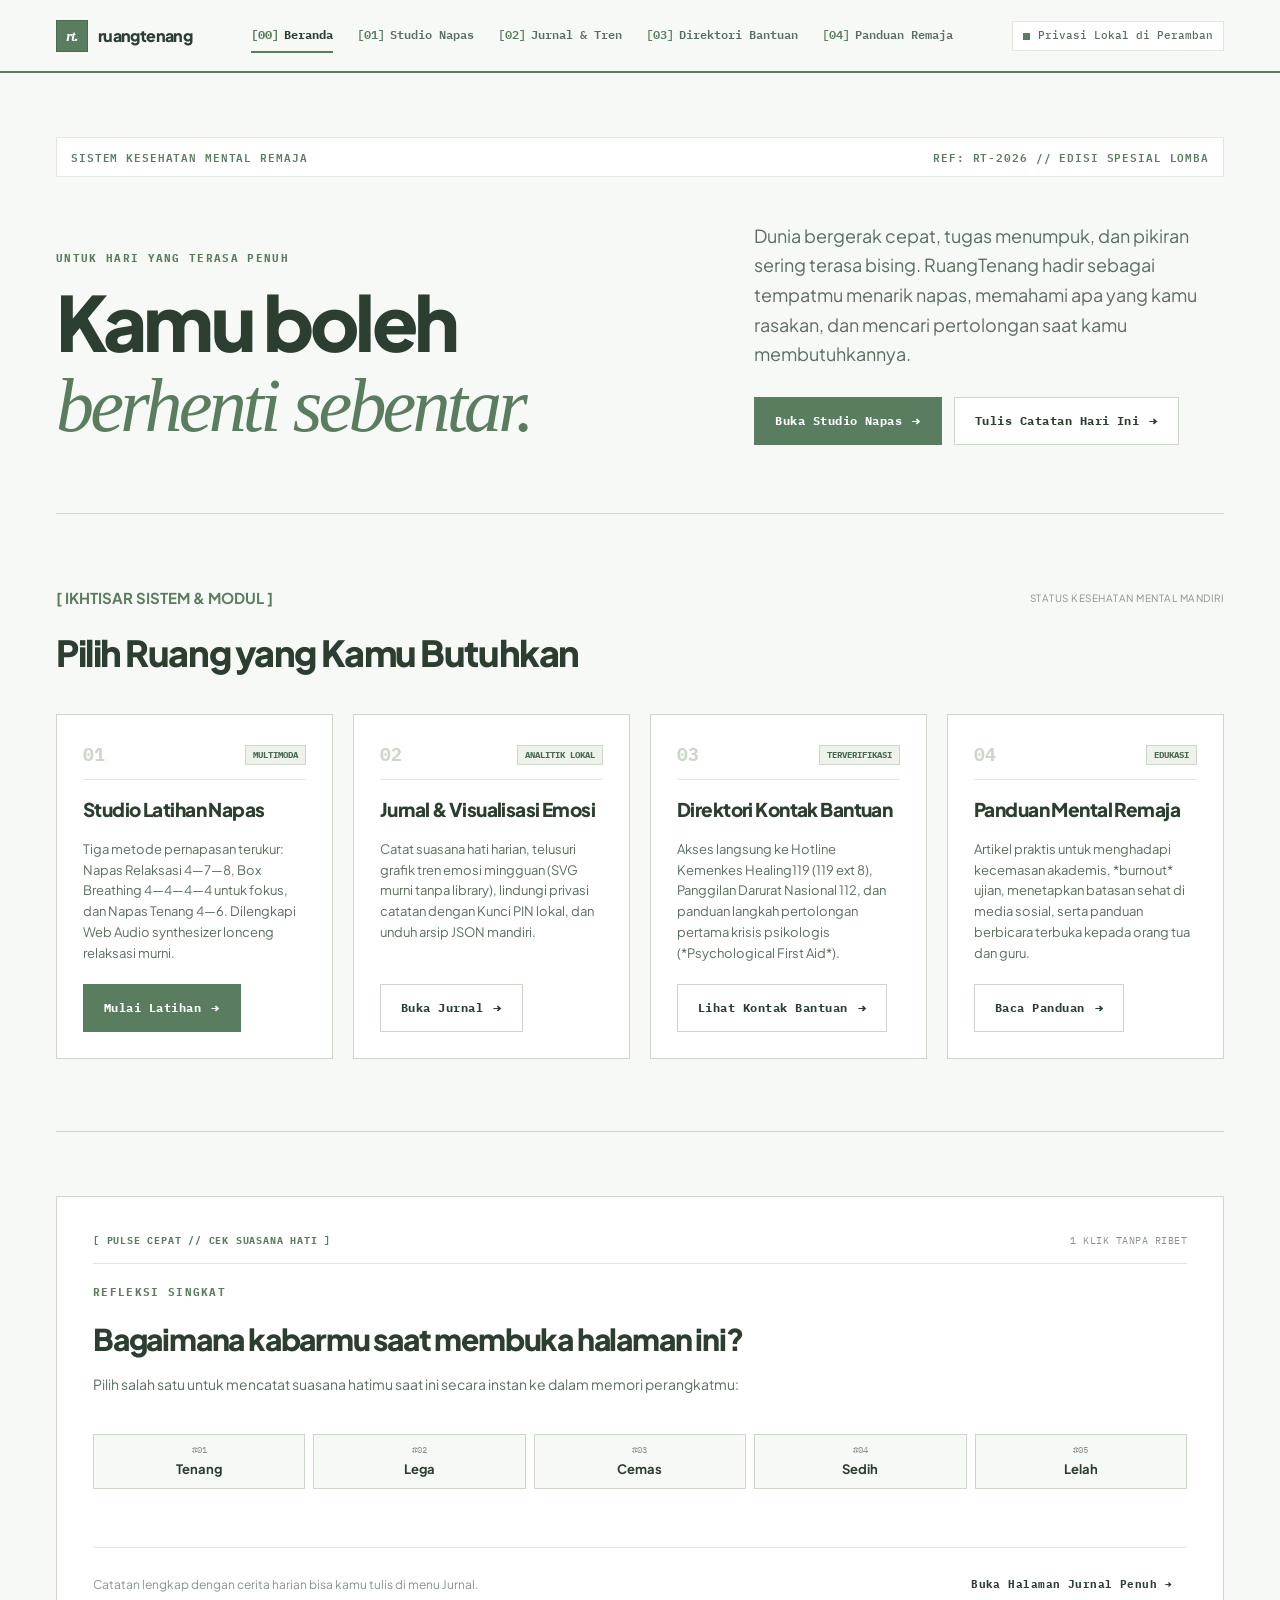
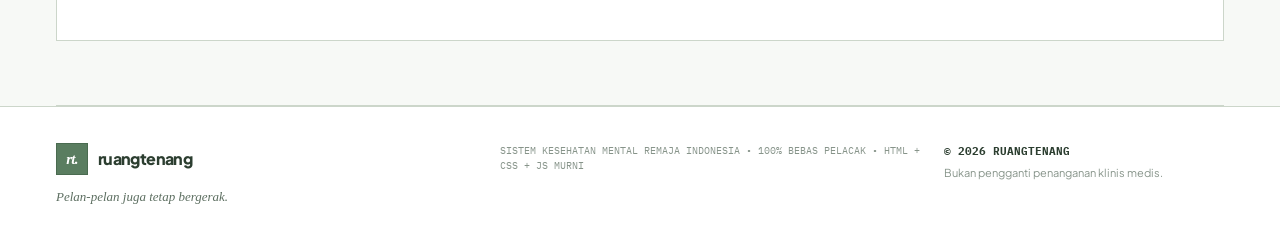
==== index.html @ 3d448cc2 "Initial release: RuangTenang - Web platform for adolescent mental health" ====
<!doctype html>
<html lang="id">
<head>
  <meta charset="utf-8">
  <meta name="viewport" content="width=device-width, initial-scale=1">
  <meta name="theme-color" content="#f7f9f6">
  <meta name="description" content="RuangTenang: aplikasi kesehatan mental remaja Indonesia. Latihan napas terpandu, jurnal suasana hati, dan kontak bantuan darurat resmi.">
  <title>RuangTenang — Kesehatan Mental Remaja Indonesia</title>
  <meta property="og:title" content="RuangTenang — Kesehatan Mental Remaja Indonesia">
  <meta property="og:description" content="Aplikasi kesehatan mental terpadu untuk remaja Indonesia. Latihan napas, jurnal suasana hati, dan kontak bantuan darurat resmi.">
  <meta property="og:type" content="website">
  <meta property="og:locale" content="id_ID">
  <meta property="og:site_name" content="RuangTenang">
  <meta name="twitter:card" content="summary">
  <meta name="twitter:title" content="RuangTenang — Kesehatan Mental Remaja Indonesia">
  <meta name="twitter:description" content="Aplikasi kesehatan mental terpadu untuk remaja Indonesia. Latihan napas, jurnal suasana hati, dan kontak bantuan darurat.">
  <link rel="canonical" href="index.html">
  <link rel="preconnect" href="https://fonts.googleapis.com">
  <link rel="preconnect" href="https://fonts.gstatic.com" crossorigin>
  <link href="https://fonts.googleapis.com/css2?family=IBM+Plex+Mono:wght@400;500;600;700&family=Plus+Jakarta+Sans:ital,wght@0,400;0,500;0,600;0,700;0,800;1,400;1,600&display=swap" rel="stylesheet">
  <link rel="stylesheet" href="./style.css?v=5.0">
  <link rel="icon" href="icon.svg" type="image/svg+xml">
  <link rel="manifest" href="manifest.json">
  <script src="./script.js?v=5.0" defer></script>
  <script type="application/ld+json">
  {
    "@context": "https://schema.org",
    "@type": "WebApplication",
    "name": "RuangTenang",
    "url": "index.html",
    "applicationCategory": "HealthApplication",
    "operatingSystem": "All",
    "inLanguage": "id",
    "description": "Aplikasi web kesehatan mental terpadu untuk remaja Indonesia. Menyediakan latihan napas terpandu, jurnal suasana hati dengan analitik emosi, direktori bantuan krisis resmi, dan panduan edukasi.",
    "audience": {
      "@type": "PeopleAudience",
      "suggestedMinAge": 13,
      "suggestedMaxAge": 19
    },
    "offers": {
      "@type": "Offer",
      "price": "0",
      "priceCurrency": "IDR"
    },
    "publisher": {
      "@type": "Organization",
      "name": "RuangTenang"
    }
  }
  </script>
</head>
<body data-page="home">
  <a href="#konten" class="skip-link">Loncat ke konten utama</a>

  <header class="site-header">
    <div class="header-inner">
      <a class="brand" href="index.html" aria-label="RuangTenang, beranda utama">
        <span class="brand-mark" aria-hidden="true">rt.</span>
        <span class="brand-name">ruangtenang</span>
      </a>

      <nav class="main-nav" aria-label="Navigasi sistem">
        <a href="index.html" class="nav-link active" aria-current="page"><span class="nav-idx">[00]</span> Beranda</a>
        <a href="napas.html" class="nav-link"><span class="nav-idx">[01]</span> Studio Napas</a>
        <a href="jurnal.html" class="nav-link"><span class="nav-idx">[02]</span> Jurnal &amp; Tren</a>
        <a href="bantuan.html" class="nav-link"><span class="nav-idx">[03]</span> Direktori Bantuan</a>
        <a href="panduan.html" class="nav-link"><span class="nav-idx">[04]</span> Panduan Remaja</a>
      </nav>

      <div class="header-status">
        <span class="status-dot" aria-hidden="true"></span>
        <span class="status-label">Privasi Lokal di Peramban</span>
      </div>
    </div>
  </header>

  <main id="konten">
    <section class="intro" aria-labelledby="intro-title">
      <div class="intro-topline">
        <span>SISTEM KESEHATAN MENTAL REMAJA</span>
        <span>REF: RT-2026 // EDISI SPESIAL LOMBA</span>
      </div>

      <div class="intro-content">
        <div class="intro-headline">
          <p class="eyebrow">UNTUK HARI YANG TERASA PENUH</p>
          <h1 id="intro-title">Kamu boleh<br><em>berhenti sebentar.</em></h1>
        </div>

        <div class="intro-side">
          <p class="intro-lead">
            Dunia bergerak cepat, tugas menumpuk, dan pikiran sering terasa bising. RuangTenang hadir sebagai tempatmu menarik napas, memahami apa yang kamu rasakan, dan mencari pertolongan saat kamu membutuhkannya.
          </p>
          <div class="intro-actions">
            <a class="btn btn-primary" href="napas.html">
              <span>Buka Studio Napas</span>
              <span class="btn-arrow" aria-hidden="true">&rarr;</span>
            </a>
            <a class="btn btn-secondary" href="jurnal.html">
              <span>Tulis Catatan Hari Ini</span>
              <span class="btn-arrow" aria-hidden="true">&rarr;</span>
            </a>
          </div>
        </div>
      </div>
    </section>

    <section class="dashboard-section" aria-labelledby="dashboard-title">
      <div class="section-topline">
        <span class="panel-tag">[ IKHTISAR SISTEM &amp; MODUL ]</span>
        <span class="panel-spec">STATUS KESEHATAN MENTAL MANDIRI</span>
      </div>

      <h2 id="dashboard-title" class="section-title">Pilih Ruang yang Kamu Butuhkan</h2>

      <div class="module-cards-grid">
        <article class="module-card">
          <div class="card-topline">
            <span class="card-num">01</span>
            <span class="card-badge">MULTIMODA</span>
          </div>
          <h3>Studio Latihan Napas</h3>
          <p>
            Tiga metode pernapasan terukur: Napas Relaksasi 4—7—8, Box Breathing 4—4—4—4 untuk fokus, dan Napas Tenang 4—6. Dilengkapi Web Audio synthesizer lonceng relaksasi murni.
          </p>
          <div class="card-footer">
            <a class="btn btn-primary" href="napas.html">
              <span>Mulai Latihan</span>
              <span class="btn-arrow" aria-hidden="true">&rarr;</span>
            </a>
          </div>
        </article>

        <article class="module-card">
          <div class="card-topline">
            <span class="card-num">02</span>
            <span class="card-badge">ANALITIK LOKAL</span>
          </div>
          <h3>Jurnal &amp; Visualisasi Emosi</h3>
          <p>
            Catat suasana hati harian, telusuri grafik tren emosi mingguan (SVG murni tanpa library), lindungi privasi catatan dengan Kunci PIN lokal, dan unduh arsip JSON mandiri.
          </p>
          <div class="card-footer">
            <a class="btn btn-secondary" href="jurnal.html">
              <span>Buka Jurnal</span>
              <span class="btn-arrow" aria-hidden="true">&rarr;</span>
            </a>
          </div>
        </article>

        <article class="module-card">
          <div class="card-topline">
            <span class="card-num">03</span>
            <span class="card-badge">TERVERIFIKASI</span>
          </div>
          <h3>Direktori Kontak Bantuan</h3>
          <p>
            Akses langsung ke Hotline Kemenkes Healing119 (119 ext 8), Panggilan Darurat Nasional 112, dan panduan langkah pertolongan pertama krisis psikologis (*Psychological First Aid*).
          </p>
          <div class="card-footer">
            <a class="btn btn-outline" href="bantuan.html">
              <span>Lihat Kontak Bantuan</span>
              <span class="btn-arrow" aria-hidden="true">&rarr;</span>
            </a>
          </div>
        </article>

        <article class="module-card">
          <div class="card-topline">
            <span class="card-num">04</span>
            <span class="card-badge">EDUKASI</span>
          </div>
          <h3>Panduan Mental Remaja</h3>
          <p>
            Artikel praktis untuk menghadapi kecemasan akademis, *burnout* ujian, menetapkan batasan sehat di media sosial, serta panduan berbicara terbuka kepada orang tua dan guru.
          </p>
          <div class="card-footer">
            <a class="btn btn-outline" href="panduan.html">
              <span>Baca Panduan</span>
              <span class="btn-arrow" aria-hidden="true">&rarr;</span>
            </a>
          </div>
        </article>
      </div>
    </section>

    <section class="quick-pulse-section" aria-labelledby="pulse-title">
      <div class="panel quick-pulse-panel">
        <div class="panel-topline">
          <span class="panel-tag">[ PULSE CEPAT // CEK SUASANA HATI ]</span>
          <span class="panel-spec">1 KLIK TANPA RIBET</span>
        </div>
        <div class="panel-header">
          <div>
            <p class="eyebrow">REFLEKSI SINGKAT</p>
            <h2 id="pulse-title">Bagaimana kabarmu saat membuka halaman ini?</h2>
          </div>
        </div>
        <p class="panel-desc">
          Pilih salah satu untuk mencatat suasana hatimu saat ini secara instan ke dalam memori perangkatmu:
        </p>

        <div class="mood-selector home-quick-mood" role="group" aria-label="Cek cepat suasana hati">
          <button class="mood-button quick-mood-btn" type="button" data-mood="Tenang">
            <span class="mood-tag">#01</span>
            <span class="mood-title">Tenang</span>
          </button>
          <button class="mood-button quick-mood-btn" type="button" data-mood="Lega">
            <span class="mood-tag">#02</span>
            <span class="mood-title">Lega</span>
          </button>
          <button class="mood-button quick-mood-btn" type="button" data-mood="Cemas">
            <span class="mood-tag">#03</span>
            <span class="mood-title">Cemas</span>
          </button>
          <button class="mood-button quick-mood-btn" type="button" data-mood="Sedih">
            <span class="mood-tag">#04</span>
            <span class="mood-title">Sedih</span>
          </button>
          <button class="mood-button quick-mood-btn" type="button" data-mood="Lelah">
            <span class="mood-tag">#05</span>
            <span class="mood-title">Lelah</span>
          </button>
        </div>

        <p class="quick-pulse-feedback" id="quickPulseFeedback" role="status" aria-live="polite"></p>

        <div class="quick-pulse-footer">
          <span class="pulse-note">Catatan lengkap dengan cerita harian bisa kamu tulis di menu Jurnal.</span>
          <a class="btn btn-small" href="jurnal.html">Buka Halaman Jurnal Penuh &rarr;</a>
        </div>
      </div>
    </section>
  </main>

  <footer class="site-footer">
    <div class="footer-inner">
      <div class="footer-brand-wrap">
        <a class="brand footer-brand" href="index.html" aria-label="RuangTenang">
          <span class="brand-mark" aria-hidden="true">rt.</span>
          <span class="brand-name">ruangtenang</span>
        </a>
        <p class="footer-tagline">Pelan-pelan juga tetap bergerak.</p>
      </div>

      <div class="footer-info">
        <span>SISTEM KESEHATAN MENTAL REMAJA INDONESIA &bull; 100% BEBAS PELACAK &bull; HTML + CSS + JS MURNI</span>
      </div>

      <div class="footer-meta">
        <span class="footer-copy">&copy; 2026 RUANGTENANG</span>
        <span class="footer-note">Bukan pengganti penanganan klinis medis.</span>
      </div>
    </div>
  </footer>
</body>
</html>
---- style.css ----
@import url('https://fonts.googleapis.com/css2?family=IBM+Plex+Mono:wght@400;500;600;700&family=Plus+Jakarta+Sans:ital,wght@0,400;0,500;0,600;0,700;0,800;1,400;1,600&display=swap');

:root {
  color-scheme: light;
  --page: #F7F9F6;
  --surface: #FFFFFF;
  --surface-alt: #F2F5F0;
  --line: #E2E8DF;
  --line-strong: #CCD6CA;
  --line-dark: #2C3E30;
  --sage: #5A7D60;
  --sage-hover: #4A6B50;
  --sage-pale: #EDF2EB;
  --ink: #2C3E30;
  --muted: #5C6E60;
  --quiet: #87948A;
  --danger: #8A3B33;
  --danger-pale: #FDF3F2;
  --danger-line: #E8B4AF;
  --font-sans: 'Plus Jakarta Sans', -apple-system, BlinkMacSystemFont, 'Segoe UI', Roboto, sans-serif;
  --font-mono: 'IBM Plex Mono', 'SF Mono', Consolas, Menlo, monospace;
  --font-serif: Georgia, 'Times New Roman', serif;
}

*,
*::before,
*::after {
  box-sizing: border-box;
  margin: 0;
  padding: 0;
}

html {
  scroll-behavior: smooth;
  scroll-padding-top: 80px;
  background-color: var(--page);
}

body {
  background-color: var(--page);
  color: var(--ink);
  font-family: var(--font-sans);
  font-size: 15px;
  line-height: 1.6;
  -webkit-font-smoothing: antialiased;
}

a {
  color: inherit;
  text-decoration: none;
}

button,
input,
textarea {
  font: inherit;
  color: inherit;
}

button:focus-visible,
a:focus-visible,
textarea:focus-visible,
input:focus-visible {
  outline: 2px solid var(--sage);
  outline-offset: 2px;
}

.skip-link {
  position: absolute;
  top: -999px;
  left: 16px;
  z-index: 1000;
  padding: 10px 16px;
  background: var(--ink);
  color: var(--surface);
  font-family: var(--font-mono);
  font-size: 12px;
  font-weight: 700;
}

.skip-link:focus {
  top: 16px;
}

.sr-only {
  position: absolute;
  width: 1px;
  height: 1px;
  padding: 0;
  margin: -1px;
  overflow: hidden;
  clip: rect(0, 0, 0, 0);
  white-space: nowrap;
  border: 0;
}

.site-header {
  position: sticky;
  top: 0;
  z-index: 100;
  background: var(--page);
  border-bottom: 1px solid var(--line);
}

.header-inner {
  max-width: 1240px;
  margin: 0 auto;
  min-height: 72px;
  padding: 0 clamp(16px, 4vw, 36px);
  display: flex;
  align-items: center;
  justify-content: space-between;
  gap: 20px;
}

.brand {
  display: inline-flex;
  align-items: center;
  gap: 10px;
  white-space: nowrap;
}

.brand-mark {
  display: grid;
  place-items: center;
  width: 32px;
  height: 32px;
  background: var(--sage);
  color: var(--surface);
  font-family: var(--font-serif);
  font-size: 15px;
  font-style: italic;
  font-weight: 700;
  letter-spacing: -0.05em;
  border: 1px solid var(--sage-hover);
}

.brand-name {
  font-family: var(--font-sans);
  font-size: 16px;
  font-weight: 800;
  letter-spacing: -0.04em;
  color: var(--ink);
}

.main-nav {
  display: flex;
  align-items: center;
  gap: clamp(10px, 2vw, 24px);
}

.nav-link {
  display: inline-flex;
  align-items: center;
  gap: 5px;
  font-family: var(--font-mono);
  font-size: 12px;
  font-weight: 600;
  color: var(--muted);
  padding: 6px 0;
  border-bottom: 2px solid transparent;
  transition: color 0.15s ease, border-bottom-color 0.15s ease;
}

.nav-idx {
  color: var(--sage);
}

.nav-link:hover {
  color: var(--ink);
  border-bottom-color: var(--sage);
}

.nav-link.active {
  color: var(--ink);
  border-bottom-color: var(--sage);
  font-weight: 700;
}

.header-status {
  display: inline-flex;
  align-items: center;
  gap: 8px;
  font-family: var(--font-mono);
  font-size: 11px;
  color: var(--muted);
  padding: 5px 10px;
  border: 1px solid var(--line);
  background: var(--surface);
}

.status-label {
  color: var(--muted);
  font-size: 11px;
  font-weight: 500;
}

.status-dot {
  width: 7px;
  height: 7px;
  background: var(--sage);
  display: inline-block;
}

main {
  max-width: 1240px;
  margin: 0 auto;
  padding: 0 clamp(16px, 4vw, 36px);
}

.intro {
  padding-top: clamp(32px, 5vw, 64px);
  padding-bottom: clamp(40px, 6vw, 68px);
  border-bottom: 1px solid var(--line-strong);
}

.intro-topline {
  display: flex;
  flex-wrap: wrap;
  align-items: center;
  justify-content: space-between;
  gap: 12px;
  padding: 10px 14px;
  background: var(--surface);
  border: 1px solid var(--line);
  font-family: var(--font-mono);
  font-size: 11px;
  font-weight: 600;
  letter-spacing: 0.08em;
  color: var(--sage);
  margin-bottom: clamp(28px, 4vw, 44px);
}

.intro-content {
  display: grid;
  grid-template-columns: minmax(0, 1.35fr) minmax(300px, 1fr);
  gap: clamp(28px, 5vw, 64px);
  align-items: end;
}

.eyebrow {
  font-family: var(--font-mono);
  font-size: 11px;
  font-weight: 700;
  letter-spacing: 0.12em;
  color: var(--sage);
  margin-bottom: 14px;
}

.intro-headline h1 {
  font-family: var(--font-sans);
  font-size: clamp(38px, 6.5vw, 76px);
  font-weight: 800;
  line-height: 1.04;
  letter-spacing: -0.05em;
  color: var(--ink);
}

.intro-headline h1 em {
  font-family: var(--font-serif);
  font-style: italic;
  font-weight: 400;
  color: var(--sage);
}

.intro-side {
  display: flex;
  flex-direction: column;
}

.intro-lead {
  font-size: clamp(15px, 1.5vw, 18px);
  line-height: 1.65;
  color: var(--muted);
  max-width: 48ch;
  margin-bottom: 28px;
}

.intro-actions {
  display: flex;
  flex-wrap: wrap;
  gap: 12px;
}

.page-intro {
  padding-top: clamp(32px, 5vw, 56px);
  padding-bottom: clamp(24px, 4vw, 40px);
  border-bottom: 1px solid var(--line-strong);
  margin-bottom: clamp(28px, 4vw, 44px);
}

.page-header-wrap {
  display: flex;
  flex-wrap: wrap;
  align-items: flex-end;
  justify-content: space-between;
  gap: 16px;
  margin-bottom: 16px;
}

.audio-toggle-wrap,
.pin-controls-wrap {
  display: flex;
  align-items: center;
}

.page-title {
  font-family: var(--font-sans);
  font-size: clamp(32px, 5vw, 54px);
  font-weight: 800;
  letter-spacing: -0.04em;
  color: var(--ink);
  line-height: 1.1;
}

.page-desc {
  font-size: clamp(15px, 1.4vw, 17px);
  color: var(--muted);
  max-width: 65ch;
  line-height: 1.65;
}

.btn {
  display: inline-flex;
  min-height: 48px;
  align-items: center;
  justify-content: center;
  gap: 10px;
  padding: 0 20px;
  border: 1px solid transparent;
  cursor: pointer;
  font-family: var(--font-mono);
  font-size: 12px;
  font-weight: 700;
  letter-spacing: 0.04em;
  text-decoration: none;
  white-space: nowrap;
  transition: background-color 0.15s ease, border-color 0.15s ease, color 0.15s ease, transform 0.08s ease;
}

.btn:active:not(:disabled) {
  transform: translate(1px, 1px);
}

.btn:disabled {
  opacity: 0.45;
  cursor: not-allowed;
}

.btn-primary {
  background: var(--sage);
  color: var(--surface);
  border-color: var(--sage);
}

.btn-primary:hover:not(:disabled) {
  background: var(--sage-hover);
  border-color: var(--sage-hover);
}

.btn-secondary {
  background: var(--surface);
  color: var(--ink);
  border-color: var(--line-strong);
}

.btn-secondary:hover:not(:disabled) {
  background: var(--sage-pale);
  border-color: var(--sage);
  color: var(--sage-hover);
}

.btn-outline {
  background: transparent;
  color: var(--ink);
  border-color: var(--line-strong);
}

.btn-outline:hover:not(:disabled) {
  background: var(--surface);
  border-color: var(--ink);
}

.btn-small {
  min-height: 38px;
  padding: 0 14px;
  font-size: 11px;
}

.btn-arrow {
  font-family: var(--font-mono);
  font-size: 14px;
  line-height: 1;
}

.dashboard-section {
  padding: clamp(40px, 6vw, 72px) 0;
  border-bottom: 1px solid var(--line-strong);
}

.section-topline {
  display: flex;
  align-items: center;
  justify-content: space-between;
  gap: 12px;
  margin-bottom: 14px;
}

.section-title {
  font-family: var(--font-sans);
  font-size: clamp(24px, 3.2vw, 36px);
  font-weight: 800;
  letter-spacing: -0.04em;
  color: var(--ink);
  margin-bottom: 32px;
}

.module-cards-grid {
  display: grid;
  grid-template-columns: repeat(auto-fit, minmax(260px, 1fr));
  gap: 20px;
}

.module-card {
  background: var(--surface);
  border: 1px solid var(--line-strong);
  padding: 26px;
  display: flex;
  flex-direction: column;
  gap: 14px;
  transition: border-color 0.15s ease;
}

.module-card:hover {
  border-color: var(--sage);
}

.card-topline {
  display: flex;
  align-items: center;
  justify-content: space-between;
  border-bottom: 1px solid var(--line);
  padding-bottom: 10px;
}

.card-num {
  font-family: var(--font-mono);
  font-size: 18px;
  font-weight: 700;
  color: var(--line-strong);
}

.card-badge {
  font-family: var(--font-mono);
  font-size: 9px;
  font-weight: 700;
  padding: 2px 7px;
  background: var(--sage-pale);
  color: var(--sage-hover);
  border: 1px solid var(--line-strong);
}

.module-card h3 {
  font-family: var(--font-sans);
  font-size: 19px;
  font-weight: 800;
  letter-spacing: -0.03em;
  color: var(--ink);
}

.module-card p {
  font-size: 13px;
  color: var(--muted);
  line-height: 1.6;
  flex-grow: 1;
}

.card-footer {
  margin-top: 6px;
}

.quick-pulse-section {
  padding: clamp(36px, 5vw, 68px) 0;
  border-bottom: 1px solid var(--line-strong);
}

.quick-pulse-panel {
  background: var(--surface);
}

.home-quick-mood {
  margin: 18px 0;
}

.quick-mood-btn {
  background: var(--page);
}

.quick-pulse-feedback {
  min-height: 24px;
  font-family: var(--font-mono);
  font-size: 11px;
  color: var(--sage-hover);
  margin-bottom: 16px;
}

.quick-pulse-footer {
  display: flex;
  flex-wrap: wrap;
  align-items: center;
  justify-content: space-between;
  gap: 16px;
  padding-top: 18px;
  border-top: 1px solid var(--line);
}

.pulse-note {
  font-size: 12px;
  color: var(--quiet);
}

.panel {
  background: var(--surface);
  border: 1px solid var(--line-strong);
  padding: clamp(20px, 3.5vw, 36px);
  display: flex;
  flex-direction: column;
}

.breathing-workbench-panel,
.analytics-panel,
.vault-panel,
.pfa-panel {
  border-color: var(--line-strong);
}

.panel-topline {
  display: flex;
  align-items: center;
  justify-content: space-between;
  gap: 12px;
  padding-bottom: 14px;
  border-bottom: 1px solid var(--line);
  font-family: var(--font-mono);
  font-size: 10px;
  letter-spacing: 0.08em;
  color: var(--quiet);
  margin-bottom: 20px;
}

.panel-tag {
  color: var(--sage);
  font-weight: 700;
}

.panel-spec {
  color: var(--quiet);
  font-size: 10px;
  letter-spacing: 0.05em;
}

.panel-header {
  display: flex;
  align-items: flex-start;
  justify-content: space-between;
  gap: 16px;
  margin-bottom: 10px;
}

.panel-header h2 {
  font-family: var(--font-sans);
  font-size: clamp(22px, 2.8vw, 30px);
  font-weight: 800;
  letter-spacing: -0.04em;
  color: var(--ink);
}

.panel-desc {
  font-size: 14px;
  color: var(--muted);
  line-height: 1.6;
  margin-bottom: 20px;
}

.technique-picker {
  display: grid;
  grid-template-columns: repeat(3, 1fr);
  gap: 1px;
  background: var(--line-strong);
  border: 1px solid var(--line-strong);
  margin-bottom: 28px;
}

.technique-tab {
  background: var(--surface);
  padding: 16px 14px;
  border: 0;
  cursor: pointer;
  display: flex;
  flex-direction: column;
  gap: 4px;
  text-align: left;
  transition: background-color 0.15s ease;
}

.technique-tab:hover {
  background: var(--page);
}

.technique-tab.active {
  background: var(--sage-pale);
  outline: 2px solid var(--sage);
  outline-offset: -2px;
}

.tech-num {
  font-family: var(--font-mono);
  font-size: 9px;
  font-weight: 700;
  color: var(--sage);
}

.tech-name {
  font-family: var(--font-sans);
  font-size: 14px;
  font-weight: 800;
  color: var(--ink);
}

.tech-sub {
  font-family: var(--font-mono);
  font-size: 10px;
  color: var(--muted);
}

.stepper-strip {
  display: grid;
  grid-template-columns: repeat(auto-fit, minmax(100px, 1fr));
  gap: 1px;
  background: var(--line);
  border: 1px solid var(--line);
  margin-bottom: 24px;
}

.step-cell {
  background: var(--surface);
  padding: 12px 10px;
  display: flex;
  flex-direction: column;
  gap: 3px;
  transition: background-color 0.2s ease;
}

.step-index {
  font-family: var(--font-mono);
  font-size: 9px;
  font-weight: 700;
  color: var(--quiet);
}

.step-name {
  font-family: var(--font-mono);
  font-size: 11px;
  font-weight: 700;
  color: var(--ink);
}

.step-time {
  font-family: var(--font-mono);
  font-size: 10px;
  color: var(--muted);
}

.step-cell.active {
  background: var(--sage-pale);
  outline: 2px solid var(--sage);
  outline-offset: -2px;
}

.step-cell.active .step-index,
.step-cell.active .step-name,
.step-cell.active .step-time {
  color: var(--sage-hover);
}

.breathing-stage {
  position: relative;
  min-height: 310px;
  display: grid;
  place-items: center;
  background: var(--page);
  border: 1px solid var(--line);
  overflow: hidden;
  margin-bottom: 24px;
}

.stage-orbit {
  position: absolute;
  border-radius: 50%;
  pointer-events: none;
}

.orbit-large {
  width: 250px;
  height: 250px;
  border: 1px solid var(--line);
}

.orbit-medium {
  width: 190px;
  height: 190px;
  border: 1px dashed var(--line-strong);
}

.breathing-circle {
  position: relative;
  z-index: 2;
  width: 146px;
  height: 146px;
  border-radius: 50%;
  background: var(--surface);
  border: 2px solid var(--sage);
  display: flex;
  flex-direction: column;
  align-items: center;
  justify-content: center;
  text-align: center;
  padding: 10px;
  transform: scale(1);
  transition: transform 4s cubic-bezier(0.4, 0, 0.2, 1), background-color 0.25s ease, border-color 0.25s ease;
}

.circle-phase {
  font-family: var(--font-sans);
  font-size: 13px;
  font-weight: 700;
  color: var(--ink);
}

.circle-timer {
  font-family: var(--font-mono);
  font-size: 38px;
  font-weight: 700;
  line-height: 1.05;
  color: var(--sage);
  margin: 2px 0;
}

.circle-guide {
  font-family: var(--font-mono);
  font-size: 9px;
  color: var(--muted);
  max-width: 14ch;
  line-height: 1.3;
}

.breathing-circle.phase-inhale {
  transform: scale(1.36);
  transition: transform 4s cubic-bezier(0.4, 0, 0.2, 1);
  background: var(--surface);
  border-color: var(--sage);
}

.breathing-circle.phase-hold {
  transform: scale(1.36);
  transition: none;
  background: var(--sage-pale);
  border-color: var(--sage-hover);
}

.breathing-circle.phase-exhale {
  transform: scale(0.92);
  transition: transform 8s cubic-bezier(0.4, 0, 0.2, 1);
  background: var(--surface);
  border-color: var(--sage);
}

.breathing-circle.phase-exhale-box {
  transform: scale(0.92);
  transition: transform 4s cubic-bezier(0.4, 0, 0.2, 1);
  background: var(--surface);
  border-color: var(--sage);
}

.breathing-circle.phase-exhale-calm {
  transform: scale(0.92);
  transition: transform 6s cubic-bezier(0.4, 0, 0.2, 1);
  background: var(--surface);
  border-color: var(--sage);
}

.telemetry-bar {
  display: grid;
  grid-template-columns: repeat(auto-fit, minmax(130px, 1fr));
  gap: 1px;
  background: var(--line);
  border: 1px solid var(--line);
  margin-bottom: 24px;
}

.telemetry-box {
  background: var(--surface);
  padding: 12px 16px;
  display: flex;
  flex-direction: column;
  gap: 3px;
}

.telemetry-label {
  font-family: var(--font-mono);
  font-size: 9px;
  font-weight: 700;
  letter-spacing: 0.08em;
  color: var(--quiet);
}

.telemetry-value {
  font-family: var(--font-mono);
  font-size: 16px;
  font-weight: 700;
  color: var(--ink);
}

.panel-actions {
  display: flex;
  flex-wrap: wrap;
  gap: 12px;
  margin-bottom: 20px;
}

.advisory-note {
  font-size: 12px;
  line-height: 1.6;
  color: var(--quiet);
  padding: 14px 16px;
  background: var(--page);
  border: 1px solid var(--line);
}

.journal-layout-grid {
  display: grid;
  grid-template-columns: minmax(0, 1.05fr) minmax(0, 0.95fr);
  gap: 24px;
  align-items: start;
  margin-bottom: 48px;
}

.journal-column-left,
.journal-column-right {
  display: flex;
  flex-direction: column;
  gap: 24px;
}

.journal-form {
  display: flex;
  flex-direction: column;
  gap: 20px;
}

.mood-section {
  border: 0;
  padding: 0;
  margin: 0;
}

.field-label {
  display: block;
  font-family: var(--font-mono);
  font-size: 11px;
  font-weight: 700;
  letter-spacing: 0.06em;
  color: var(--ink);
  margin-bottom: 10px;
}

.mood-selector {
  display: grid;
  grid-template-columns: repeat(auto-fit, minmax(80px, 1fr));
  gap: 8px;
}

.mood-button {
  min-height: 48px;
  padding: 8px 6px;
  border: 1px solid var(--line-strong);
  background: var(--page);
  cursor: pointer;
  display: flex;
  flex-direction: column;
  align-items: center;
  justify-content: center;
  gap: 2px;
  transition: background-color 0.15s ease, border-color 0.15s ease, color 0.15s ease;
}

.mood-tag {
  font-family: var(--font-mono);
  font-size: 9px;
  color: var(--quiet);
}

.mood-title {
  font-family: var(--font-sans);
  font-size: 13px;
  font-weight: 700;
  color: var(--ink);
}

.mood-button:hover {
  border-color: var(--sage);
  background: var(--surface);
}

.mood-button[aria-pressed="true"] {
  background: var(--sage-pale);
  border: 2px solid var(--sage);
}

.mood-button[aria-pressed="true"] .mood-title {
  color: var(--sage-hover);
}

.mood-button[aria-pressed="true"] .mood-tag {
  color: var(--sage);
}

.input-block {
  display: flex;
  flex-direction: column;
}

.input-meta {
  display: flex;
  align-items: center;
  justify-content: space-between;
  gap: 8px;
  margin-bottom: 8px;
}

.input-meta .field-label {
  margin-bottom: 0;
}

.char-count {
  font-family: var(--font-mono);
  font-size: 10px;
  color: var(--quiet);
}

textarea {
  display: block;
  width: 100%;
  min-height: 110px;
  padding: 12px 14px;
  border: 1px solid var(--line-strong);
  background: var(--page);
  color: var(--ink);
  font-family: var(--font-sans);
  font-size: 14px;
  line-height: 1.6;
  resize: vertical;
}

textarea:focus {
  background: var(--surface);
  border-color: var(--sage);
}

textarea::placeholder {
  color: var(--quiet);
}

.form-actions {
  display: flex;
  flex-wrap: wrap;
  gap: 10px;
}

.form-feedback {
  min-height: 20px;
  font-family: var(--font-mono);
  font-size: 11px;
  padding: 6px 10px;
  border: 1px solid transparent;
}

.form-feedback:empty {
  display: none;
}

.form-feedback.is-error {
  background: var(--danger-pale);
  border-color: var(--danger-line);
  color: var(--danger);
}

.form-feedback.is-success {
  background: var(--sage-pale);
  border-color: var(--line-strong);
  color: var(--sage-hover);
}

.chart-wrapper {
  background: var(--page);
  border: 1px solid var(--line);
  padding: 16px;
  margin-bottom: 14px;
}

.chart-legend {
  display: flex;
  flex-wrap: wrap;
  gap: 12px;
}

.legend-item {
  display: inline-flex;
  align-items: center;
  gap: 6px;
  font-family: var(--font-mono);
  font-size: 10px;
  color: var(--muted);
}

.legend-color {
  width: 10px;
  height: 10px;
  display: inline-block;
  border: 1px solid var(--line-strong);
}

.vault-tools-bar {
  display: flex;
  flex-wrap: wrap;
  align-items: center;
  justify-content: space-between;
  gap: 10px;
  margin-bottom: 14px;
}

.search-box input {
  padding: 8px 12px;
  border: 1px solid var(--line-strong);
  background: var(--page);
  font-family: var(--font-sans);
  font-size: 12px;
  min-width: 180px;
}

.search-box input:focus {
  background: var(--surface);
  border-color: var(--sage);
}

.data-mgmt-btns {
  display: flex;
  gap: 8px;
}

.btn-export {
  background: transparent;
  border: 1px solid var(--line-strong);
  font-family: var(--font-mono);
  font-size: 10px;
  font-weight: 700;
  color: var(--muted);
  padding: 8px 10px;
  cursor: pointer;
  transition: border-color 0.15s ease, color 0.15s ease;
  display: inline-flex;
  align-items: center;
}

.btn-export:hover {
  border-color: var(--sage);
  color: var(--sage);
}

.import-label {
  cursor: pointer;
}

.mood-filter-strip {
  display: flex;
  flex-wrap: wrap;
  gap: 6px;
  margin-bottom: 16px;
}

.filter-pill {
  padding: 5px 10px;
  border: 1px solid var(--line-strong);
  background: var(--surface);
  font-family: var(--font-mono);
  font-size: 10px;
  font-weight: 600;
  color: var(--muted);
  cursor: pointer;
  transition: background-color 0.15s ease, border-color 0.15s ease;
}

.filter-pill:hover {
  border-color: var(--sage);
  color: var(--ink);
}

.filter-pill.active {
  background: var(--sage-pale);
  border-color: var(--sage);
  color: var(--sage-hover);
  font-weight: 700;
}

.vault-disclaimer {
  font-size: 11px;
  line-height: 1.5;
  color: var(--quiet);
  padding: 8px 10px;
  background: var(--page);
  border: 1px solid var(--line);
  margin-bottom: 16px;
}

.journal-list {
  display: grid;
  gap: 12px;
  max-height: 600px;
  overflow-y: auto;
  padding-right: 4px;
}

.journal-entry {
  padding: 14px;
  background: var(--page);
  border: 1px solid var(--line);
  display: flex;
  flex-direction: column;
  gap: 8px;
}

.entry-header {
  display: flex;
  align-items: center;
  justify-content: space-between;
  gap: 10px;
  border-bottom: 1px solid var(--line);
  padding-bottom: 6px;
}

.entry-mood-badge {
  font-family: var(--font-mono);
  font-size: 10px;
  font-weight: 700;
  padding: 2px 8px;
  background: var(--sage-pale);
  color: var(--sage-hover);
  border: 1px solid var(--line-strong);
}

.entry-date {
  font-family: var(--font-mono);
  font-size: 10px;
  color: var(--quiet);
}

.entry-content {
  font-size: 13px;
  line-height: 1.6;
  color: var(--ink);
  white-space: pre-wrap;
  overflow-wrap: anywhere;
}

.entry-footer {
  display: flex;
  justify-content: flex-end;
}

.entry-delete-btn {
  background: transparent;
  border: 0;
  font-family: var(--font-mono);
  font-size: 10px;
  color: var(--muted);
  cursor: pointer;
  text-decoration: underline;
  text-underline-offset: 3px;
  padding: 4px 0;
}

.entry-delete-btn:hover {
  color: var(--danger);
}

.empty-state {
  padding: 28px 16px;
  text-align: center;
  border: 1px dashed var(--line-strong);
  background: var(--page);
  font-size: 12px;
  color: var(--muted);
}

.pin-lock-modal {
  position: fixed;
  inset: 0;
  z-index: 200;
  background: rgba(44, 62, 48, 0.4);
  display: grid;
  place-items: center;
  padding: 20px;
}

.pin-lock-modal[hidden] {
  display: none;
}

.modal-card {
  width: min(100%, 380px);
  background: var(--surface);
  border: 2px solid var(--line-dark);
  padding: 24px;
  display: flex;
  flex-direction: column;
  gap: 14px;
}

.modal-header {
  display: flex;
  align-items: center;
  justify-content: space-between;
}

.modal-header h3,
.modal-heading {
  font-family: var(--font-sans);
  font-size: 16px;
  font-weight: 800;
  color: var(--ink);
}

.modal-close-btn {
  background: transparent;
  border: 0;
  font-size: 22px;
  line-height: 1;
  cursor: pointer;
  color: var(--muted);
}

.modal-desc {
  font-size: 12px;
  color: var(--muted);
  line-height: 1.5;
}

.pin-input-group {
  display: flex;
  gap: 8px;
}

.pin-input-group input {
  padding: 10px 14px;
  border: 1px solid var(--line-strong);
  font-family: var(--font-mono);
  font-size: 16px;
  letter-spacing: 0.2em;
  text-align: center;
  width: 100%;
}

.support-directory-block {
  margin-bottom: 48px;
}

.directory-filter-bar {
  display: flex;
  flex-wrap: wrap;
  align-items: center;
  justify-content: space-between;
  gap: 16px;
  margin-bottom: 24px;
}

.sub-title {
  font-family: var(--font-sans);
  font-size: 22px;
  font-weight: 800;
  letter-spacing: -0.03em;
  color: var(--ink);
}

.filter-group {
  display: flex;
  flex-wrap: wrap;
  gap: 8px;
}

.support-alert {
  background: var(--danger-pale);
  border: 1px solid var(--danger-line);
  border-left: 4px solid var(--danger);
  padding: 14px 18px;
  font-size: 12px;
  line-height: 1.6;
  color: var(--danger);
  margin-bottom: 32px;
}

.support-directory {
  display: grid;
  grid-template-columns: repeat(auto-fit, minmax(260px, 1fr));
  gap: 20px;
}

.support-card {
  background: var(--surface);
  border: 1px solid var(--line-strong);
  padding: 24px;
  display: flex;
  flex-direction: column;
  gap: 12px;
}

.support-card.support-card-warm {
  border-color: var(--sage);
}

.support-card-meta {
  display: flex;
  align-items: center;
  justify-content: space-between;
  gap: 8px;
  padding-bottom: 8px;
  border-bottom: 1px solid var(--line);
  font-family: var(--font-mono);
  font-size: 10px;
  letter-spacing: 0.06em;
}

.support-type {
  color: var(--sage);
  font-weight: 700;
}

.support-origin {
  color: var(--quiet);
}

.support-card h3 {
  font-family: var(--font-sans);
  font-size: 18px;
  font-weight: 800;
  letter-spacing: -0.03em;
  color: var(--ink);
}

.support-card p {
  font-size: 13px;
  color: var(--muted);
  line-height: 1.6;
  flex-grow: 1;
}

.support-actions {
  display: flex;
  flex-direction: column;
  gap: 8px;
  margin-top: 6px;
}

.card-note {
  font-family: var(--font-mono);
  font-size: 10px;
  color: var(--quiet);
}

.pfa-section {
  padding-bottom: 60px;
}

.pfa-grid {
  display: grid;
  grid-template-columns: repeat(auto-fit, minmax(220px, 1fr));
  gap: 16px;
  margin-top: 16px;
}

.pfa-step-card {
  background: var(--page);
  border: 1px solid var(--line);
  padding: 18px;
  display: flex;
  flex-direction: column;
  gap: 6px;
}

.pfa-step-num {
  font-family: var(--font-mono);
  font-size: 16px;
  font-weight: 700;
  color: var(--sage);
}

.pfa-step-card h4 {
  font-family: var(--font-sans);
  font-size: 14px;
  font-weight: 800;
  color: var(--ink);
}

.pfa-step-card p {
  font-size: 12px;
  color: var(--muted);
  line-height: 1.5;
}

.guides-container {
  display: grid;
  gap: 28px;
  padding-bottom: 60px;
}

.guide-article {
  background: var(--surface);
  border: 1px solid var(--line-strong);
  padding: clamp(24px, 4vw, 40px);
  display: flex;
  flex-direction: column;
  gap: 14px;
}

.article-meta {
  display: flex;
  align-items: center;
  gap: 12px;
  font-family: var(--font-mono);
  font-size: 11px;
}

.article-num {
  font-weight: 700;
  color: var(--quiet);
}

.article-tag {
  font-weight: 700;
  color: var(--sage);
  letter-spacing: 0.08em;
}

.guide-article h2 {
  font-family: var(--font-sans);
  font-size: clamp(20px, 2.6vw, 28px);
  font-weight: 800;
  letter-spacing: -0.03em;
  color: var(--ink);
  line-height: 1.2;
}

.guide-article h2 em {
  font-family: var(--font-serif);
  font-style: italic;
  font-weight: 400;
  color: var(--sage);
}

.article-lead {
  font-size: 15px;
  color: var(--ink);
  line-height: 1.6;
}

.article-body {
  font-size: 14px;
  color: var(--muted);
  line-height: 1.65;
  border-top: 1px solid var(--line);
  padding-top: 14px;
}

.article-list {
  margin: 12px 0 0 18px;
  display: grid;
  gap: 10px;
}

.article-list li {
  padding-left: 4px;
}

.site-footer {
  background: var(--surface);
  border-top: 1px solid var(--line-strong);
  padding: 36px 0;
}

.footer-inner {
  max-width: 1240px;
  margin: 0 auto;
  padding: 0 clamp(16px, 4vw, 36px);
  display: grid;
  grid-template-columns: minmax(0, 1.2fr) minmax(0, 1.2fr) minmax(0, 0.8fr);
  gap: 24px;
  align-items: start;
}

.footer-brand-wrap {
  display: flex;
  flex-direction: column;
  gap: 4px;
}

.footer-brand {
  font-size: 15px;
}

.footer-tagline {
  font-size: 13px;
  color: var(--muted);
  font-family: var(--font-serif);
  font-style: italic;
  margin-top: 8px;
}

.footer-info {
  font-family: var(--font-mono);
  font-size: 10px;
  color: var(--quiet);
  line-height: 1.5;
}

.footer-meta {
  display: flex;
  flex-direction: column;
  gap: 4px;
}

.footer-copy {
  font-family: var(--font-mono);
  font-size: 11px;
  font-weight: 700;
  color: var(--ink);
}

.footer-note {
  font-size: 11px;
  color: var(--quiet);
}

@keyframes pageReveal {
  from {
    opacity: 0;
    transform: translateY(12px);
  }
  to {
    opacity: 1;
    transform: translateY(0);
  }
}

@keyframes headerDraw {
  from {
    transform: scaleX(0);
  }
  to {
    transform: scaleX(1);
  }
}

@keyframes telemetryBlink {
  0%, 100% {
    opacity: 1;
  }
  50% {
    opacity: 0.35;
  }
}

.site-header::after {
  content: '';
  position: absolute;
  bottom: -1px;
  left: 0;
  width: 100%;
  height: 2px;
  background: var(--sage);
  transform-origin: left center;
  animation: headerDraw 0.6s cubic-bezier(0.16, 1, 0.3, 1) both;
}

.status-dot {
  animation: telemetryBlink 2.4s ease-in-out infinite;
}

.intro,
.page-intro {
  animation: pageReveal 0.45s cubic-bezier(0.16, 1, 0.3, 1) both;
}

.intro-content {
  animation: pageReveal 0.5s cubic-bezier(0.16, 1, 0.3, 1) 0.06s both;
}

.dashboard-section {
  animation: pageReveal 0.5s cubic-bezier(0.16, 1, 0.3, 1) 0.12s both;
}

.module-card {
  animation: pageReveal 0.45s cubic-bezier(0.16, 1, 0.3, 1) both;
  transition: transform 0.2s cubic-bezier(0.16, 1, 0.3, 1), border-color 0.15s ease;
}

.module-card:hover {
  transform: translateY(-3px);
  border-color: var(--sage);
}

.module-card:nth-child(1) {
  animation-delay: 0.14s;
}

.module-card:nth-child(2) {
  animation-delay: 0.2s;
}

.module-card:nth-child(3) {
  animation-delay: 0.26s;
}

.module-card:nth-child(4) {
  animation-delay: 0.32s;
}

.quick-pulse-section {
  animation: pageReveal 0.5s cubic-bezier(0.16, 1, 0.3, 1) 0.25s both;
}

.breathing-workbench-panel {
  animation: pageReveal 0.5s cubic-bezier(0.16, 1, 0.3, 1) 0.08s both;
}

.journal-composer-panel {
  animation: pageReveal 0.45s cubic-bezier(0.16, 1, 0.3, 1) 0.08s both;
}

.analytics-panel {
  animation: pageReveal 0.45s cubic-bezier(0.16, 1, 0.3, 1) 0.16s both;
}

.vault-panel {
  animation: pageReveal 0.45s cubic-bezier(0.16, 1, 0.3, 1) 0.24s both;
}

.support-directory {
  animation: pageReveal 0.5s cubic-bezier(0.16, 1, 0.3, 1) 0.08s both;
}

.support-card {
  animation: pageReveal 0.45s cubic-bezier(0.16, 1, 0.3, 1) both;
  transition: transform 0.2s cubic-bezier(0.16, 1, 0.3, 1), border-color 0.15s ease;
}

.support-card:hover {
  transform: translateY(-3px);
  border-color: var(--sage);
}

.support-card:nth-child(1) {
  animation-delay: 0.1s;
}

.support-card:nth-child(2) {
  animation-delay: 0.16s;
}

.support-card:nth-child(3) {
  animation-delay: 0.22s;
}

.support-card:nth-child(4) {
  animation-delay: 0.28s;
}

.pfa-section {
  animation: pageReveal 0.5s cubic-bezier(0.16, 1, 0.3, 1) 0.2s both;
}

.guides-container {
  animation: pageReveal 0.5s cubic-bezier(0.16, 1, 0.3, 1) 0.08s both;
}

.guide-article {
  animation: pageReveal 0.45s cubic-bezier(0.16, 1, 0.3, 1) both;
  transition: border-color 0.15s ease;
}

.guide-article:hover {
  border-color: var(--sage);
}

.guide-article:nth-child(1) {
  animation-delay: 0.1s;
}

.guide-article:nth-child(2) {
  animation-delay: 0.16s;
}

.guide-article:nth-child(3) {
  animation-delay: 0.22s;
}

.guide-article:nth-child(4) {
  animation-delay: 0.28s;
}

.btn {
  transition: background 0.15s ease, color 0.15s ease, border-color 0.15s ease, transform 0.1s ease;
}

.btn:active {
  transform: translateY(1px);
}

@media (max-width: 900px) {
  .intro-content {
    grid-template-columns: 1fr;
    gap: 24px;
  }

  .journal-layout-grid {
    grid-template-columns: 1fr;
  }

  .technique-picker {
    grid-template-columns: 1fr;
  }

  .footer-inner {
    grid-template-columns: 1fr;
    gap: 20px;
  }
}

@media (max-width: 640px) {
  .header-inner {
    flex-wrap: wrap;
    min-height: auto;
    padding: 12px 16px;
  }

  .header-status {
    display: none;
  }

  .main-nav {
    width: 100%;
    order: 3;
    justify-content: space-between;
    padding-top: 8px;
    border-top: 1px solid var(--line);
    overflow-x: auto;
  }

  .stepper-strip {
    grid-template-columns: 1fr;
  }

  .btn {
    width: 100%;
  }

  .mood-selector {
    grid-template-columns: repeat(2, 1fr);
  }

  .form-actions {
    flex-direction: column;
  }

  .panel-actions {
    flex-direction: column;
  }
}

@media (prefers-reduced-motion: reduce) {
  *,
  *::before,
  *::after {
    animation-duration: 0.01ms !important;
    animation-iteration-count: 1 !important;
    transition-duration: 0.01ms !important;
    scroll-behavior: auto !important;
  }

  .site-header::after {
    animation: none !important;
    transform: none !important;
  }

  .status-dot {
    animation: none !important;
  }

  .module-card,
  .support-card,
  .btn {
    transform: none !important;
  }

  .breathing-circle {
    transform: none !important;
    transition: none !important;
  }
}
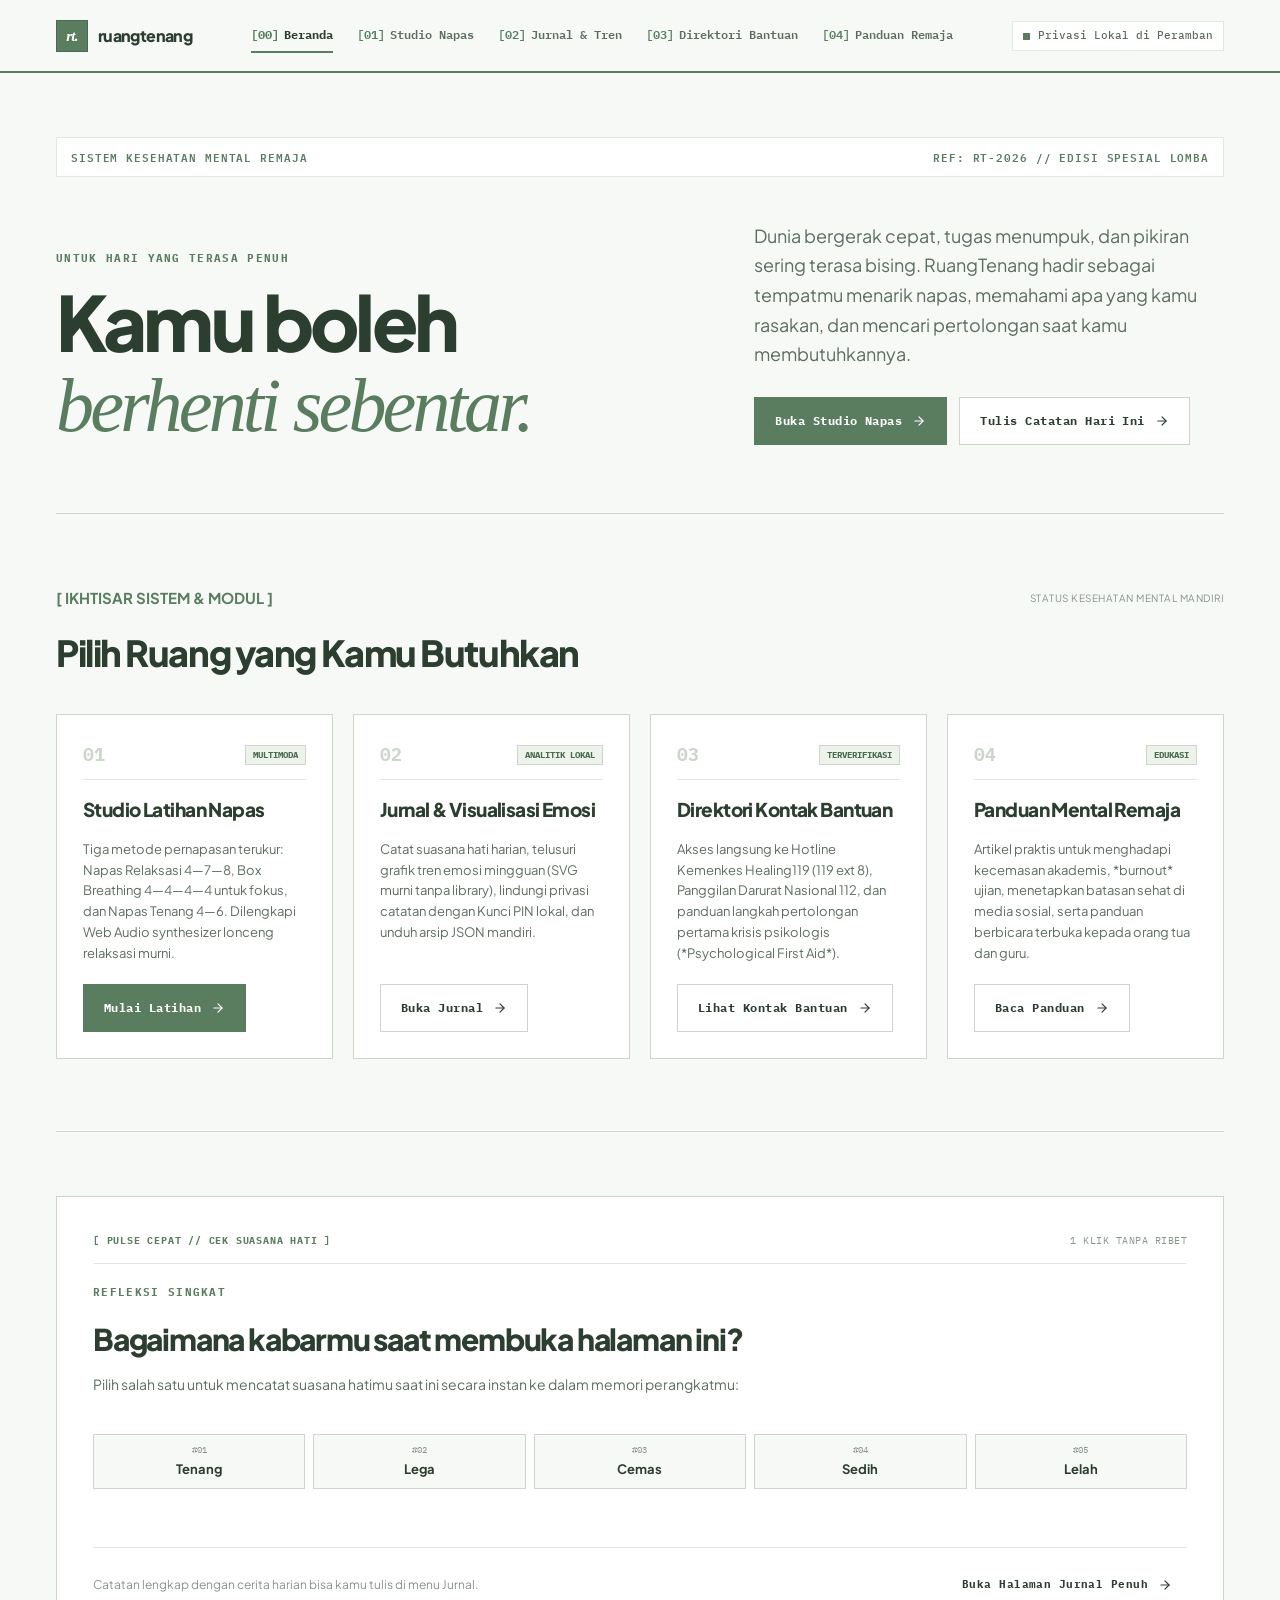
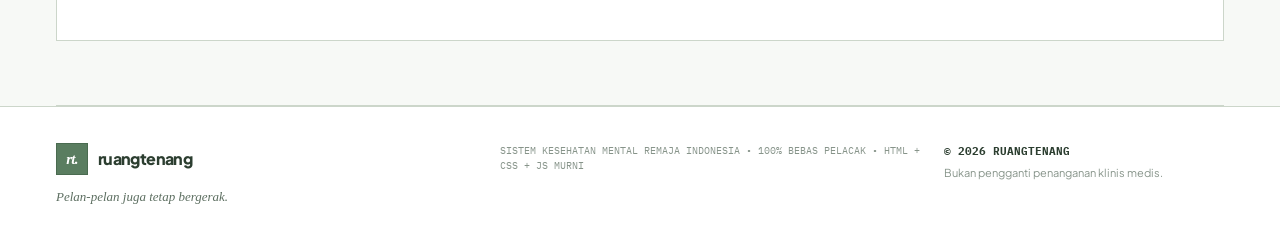
==== commit d050ccc7: "Replace unicode entities with precision inline SVG vector icons and bump cache to v7.0" ====
--- a/index.html
+++ b/index.html
@@ -18,10 +18,10 @@
   <link rel="preconnect" href="https://fonts.googleapis.com">
   <link rel="preconnect" href="https://fonts.gstatic.com" crossorigin>
   <link href="https://fonts.googleapis.com/css2?family=IBM+Plex+Mono:wght@400;500;600;700&family=Plus+Jakarta+Sans:ital,wght@0,400;0,500;0,600;0,700;0,800;1,400;1,600&display=swap" rel="stylesheet">
-  <link rel="stylesheet" href="./style.css?v=5.0">
+  <link rel="stylesheet" href="./style.css?v=7.0">
   <link rel="icon" href="icon.svg" type="image/svg+xml">
   <link rel="manifest" href="manifest.json">
-  <script src="./script.js?v=5.0" defer></script>
+  <script src="./script.js?v=7.0" defer></script>
   <script type="application/ld+json">
   {
     "@context": "https://schema.org",
@@ -94,11 +94,21 @@
           <div class="intro-actions">
             <a class="btn btn-primary" href="napas.html">
               <span>Buka Studio Napas</span>
-              <span class="btn-arrow" aria-hidden="true">&rarr;</span>
+              <span class="btn-arrow" aria-hidden="true">
+                <svg class="icon-svg" viewBox="0 0 24 24" fill="none" stroke="currentColor" stroke-width="2" stroke-linecap="round" stroke-linejoin="round">
+                  <line x1="5" y1="12" x2="19" y2="12"></line>
+                  <polyline points="12 5 19 12 12 19"></polyline>
+                </svg>
+              </span>
             </a>
             <a class="btn btn-secondary" href="jurnal.html">
               <span>Tulis Catatan Hari Ini</span>
-              <span class="btn-arrow" aria-hidden="true">&rarr;</span>
+              <span class="btn-arrow" aria-hidden="true">
+                <svg class="icon-svg" viewBox="0 0 24 24" fill="none" stroke="currentColor" stroke-width="2" stroke-linecap="round" stroke-linejoin="round">
+                  <line x1="5" y1="12" x2="19" y2="12"></line>
+                  <polyline points="12 5 19 12 12 19"></polyline>
+                </svg>
+              </span>
             </a>
           </div>
         </div>
@@ -126,7 +136,12 @@
           <div class="card-footer">
             <a class="btn btn-primary" href="napas.html">
               <span>Mulai Latihan</span>
-              <span class="btn-arrow" aria-hidden="true">&rarr;</span>
+              <span class="btn-arrow" aria-hidden="true">
+                <svg class="icon-svg" viewBox="0 0 24 24" fill="none" stroke="currentColor" stroke-width="2" stroke-linecap="round" stroke-linejoin="round">
+                  <line x1="5" y1="12" x2="19" y2="12"></line>
+                  <polyline points="12 5 19 12 12 19"></polyline>
+                </svg>
+              </span>
             </a>
           </div>
         </article>
@@ -143,7 +158,12 @@
           <div class="card-footer">
             <a class="btn btn-secondary" href="jurnal.html">
               <span>Buka Jurnal</span>
-              <span class="btn-arrow" aria-hidden="true">&rarr;</span>
+              <span class="btn-arrow" aria-hidden="true">
+                <svg class="icon-svg" viewBox="0 0 24 24" fill="none" stroke="currentColor" stroke-width="2" stroke-linecap="round" stroke-linejoin="round">
+                  <line x1="5" y1="12" x2="19" y2="12"></line>
+                  <polyline points="12 5 19 12 12 19"></polyline>
+                </svg>
+              </span>
             </a>
           </div>
         </article>
@@ -160,7 +180,12 @@
           <div class="card-footer">
             <a class="btn btn-outline" href="bantuan.html">
               <span>Lihat Kontak Bantuan</span>
-              <span class="btn-arrow" aria-hidden="true">&rarr;</span>
+              <span class="btn-arrow" aria-hidden="true">
+                <svg class="icon-svg" viewBox="0 0 24 24" fill="none" stroke="currentColor" stroke-width="2" stroke-linecap="round" stroke-linejoin="round">
+                  <line x1="5" y1="12" x2="19" y2="12"></line>
+                  <polyline points="12 5 19 12 12 19"></polyline>
+                </svg>
+              </span>
             </a>
           </div>
         </article>
@@ -177,7 +202,12 @@
           <div class="card-footer">
             <a class="btn btn-outline" href="panduan.html">
               <span>Baca Panduan</span>
-              <span class="btn-arrow" aria-hidden="true">&rarr;</span>
+              <span class="btn-arrow" aria-hidden="true">
+                <svg class="icon-svg" viewBox="0 0 24 24" fill="none" stroke="currentColor" stroke-width="2" stroke-linecap="round" stroke-linejoin="round">
+                  <line x1="5" y1="12" x2="19" y2="12"></line>
+                  <polyline points="12 5 19 12 12 19"></polyline>
+                </svg>
+              </span>
             </a>
           </div>
         </article>
@@ -227,7 +257,15 @@
 
         <div class="quick-pulse-footer">
           <span class="pulse-note">Catatan lengkap dengan cerita harian bisa kamu tulis di menu Jurnal.</span>
-          <a class="btn btn-small" href="jurnal.html">Buka Halaman Jurnal Penuh &rarr;</a>
+          <a class="btn btn-small" href="jurnal.html">
+            <span>Buka Halaman Jurnal Penuh</span>
+            <span class="btn-arrow" aria-hidden="true">
+              <svg class="icon-svg" viewBox="0 0 24 24" fill="none" stroke="currentColor" stroke-width="2" stroke-linecap="round" stroke-linejoin="round">
+                <line x1="5" y1="12" x2="19" y2="12"></line>
+                <polyline points="12 5 19 12 12 19"></polyline>
+              </svg>
+            </span>
+          </a>
         </div>
       </div>
     </section>
@@ -254,4 +292,4 @@
     </div>
   </footer>
 </body>
-</html>
+</html>
--- a/style.css
+++ b/style.css
@@ -1,5 +1,3 @@
-@import url('https://fonts.googleapis.com/css2?family=IBM+Plex+Mono:wght@400;500;600;700&family=Plus+Jakarta+Sans:ital,wght@0,400;0,500;0,600;0,700;0,800;1,400;1,600&display=swap');
-
 :root {
   color-scheme: light;
   --page: #F7F9F6;
@@ -388,9 +386,29 @@
 }
 
 .btn-arrow {
-  font-family: var(--font-mono);
-  font-size: 14px;
+  display: inline-flex;
+  align-items: center;
+  justify-content: center;
   line-height: 1;
+}
+
+.btn-icon {
+  display: inline-flex;
+  align-items: center;
+  justify-content: center;
+}
+
+.icon-svg {
+  width: 14px;
+  height: 14px;
+  display: inline-block;
+  vertical-align: middle;
+  flex-shrink: 0;
+}
+
+.icon-close {
+  width: 18px;
+  height: 18px;
 }
 
 .dashboard-section {
@@ -525,13 +543,6 @@
   padding: clamp(20px, 3.5vw, 36px);
   display: flex;
   flex-direction: column;
-}
-
-.breathing-workbench-panel,
-.analytics-panel,
-.vault-panel,
-.pfa-panel {
-  border-color: var(--line-strong);
 }
 
 .panel-topline {
@@ -1380,6 +1391,10 @@
   padding-bottom: 60px;
 }
 
+.pfa-panel {
+  background: var(--surface);
+}
+
 .pfa-grid {
   display: grid;
   grid-template-columns: repeat(auto-fit, minmax(220px, 1fr));
@@ -1403,6 +1418,7 @@
   color: var(--sage);
 }
 
+.pfa-step-card h3,
 .pfa-step-card h4 {
   font-family: var(--font-sans);
   font-size: 14px;
@@ -1814,4 +1830,4 @@
     transform: none !important;
     transition: none !important;
   }
-}
+}
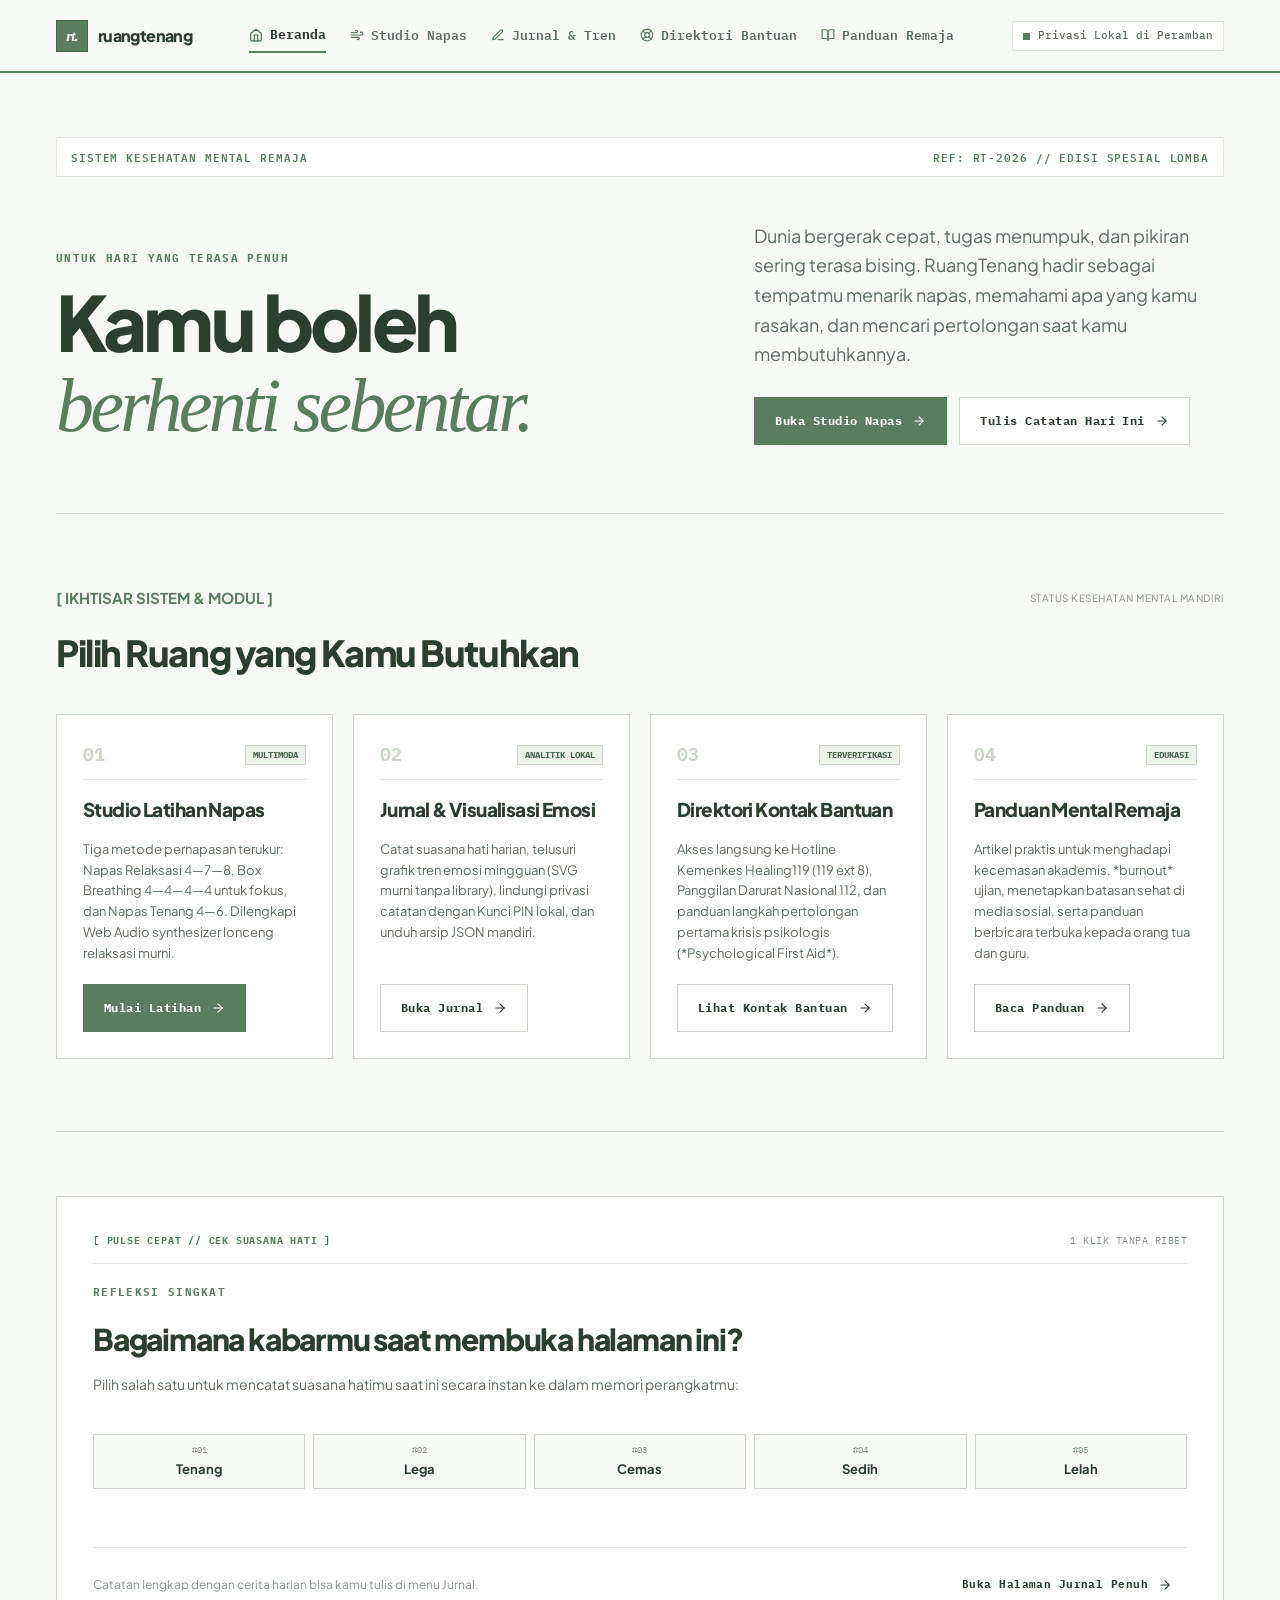
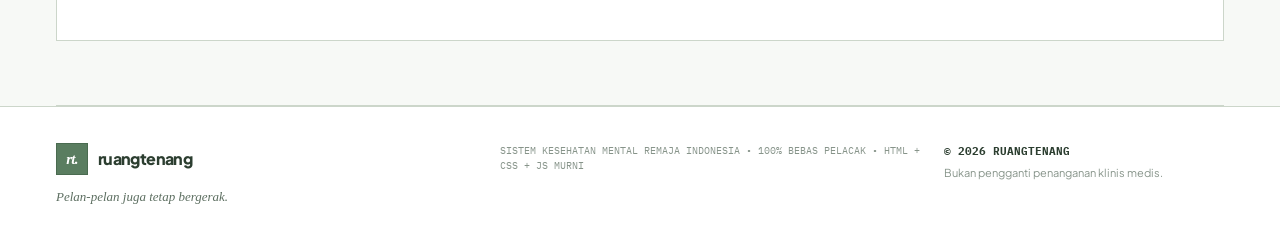
==== commit d81da50e: "feat: replace navbar index numbers with vector SVG icons and clean labels" ====
--- a/index.html
+++ b/index.html
@@ -18,10 +18,10 @@
   <link rel="preconnect" href="https://fonts.googleapis.com">
   <link rel="preconnect" href="https://fonts.gstatic.com" crossorigin>
   <link href="https://fonts.googleapis.com/css2?family=IBM+Plex+Mono:wght@400;500;600;700&family=Plus+Jakarta+Sans:ital,wght@0,400;0,500;0,600;0,700;0,800;1,400;1,600&display=swap" rel="stylesheet">
-  <link rel="stylesheet" href="./style.css?v=7.0">
+  <link rel="stylesheet" href="./style.css?v=8.0">
   <link rel="icon" href="icon.svg" type="image/svg+xml">
   <link rel="manifest" href="manifest.json">
-  <script src="./script.js?v=7.0" defer></script>
+  <script src="./script.js?v=8.0" defer></script>
   <script type="application/ld+json">
   {
     "@context": "https://schema.org",
@@ -60,11 +60,26 @@
       </a>
 
       <nav class="main-nav" aria-label="Navigasi sistem">
-        <a href="index.html" class="nav-link active" aria-current="page"><span class="nav-idx">[00]</span> Beranda</a>
-        <a href="napas.html" class="nav-link"><span class="nav-idx">[01]</span> Studio Napas</a>
-        <a href="jurnal.html" class="nav-link"><span class="nav-idx">[02]</span> Jurnal &amp; Tren</a>
-        <a href="bantuan.html" class="nav-link"><span class="nav-idx">[03]</span> Direktori Bantuan</a>
-        <a href="panduan.html" class="nav-link"><span class="nav-idx">[04]</span> Panduan Remaja</a>
+        <a href="index.html" class="nav-link active" aria-current="page">
+          <svg class="icon-svg" viewBox="0 0 24 24" fill="none" stroke="currentColor" stroke-width="2" stroke-linecap="round" stroke-linejoin="round" aria-hidden="true"><path d="M3 9l9-7 9 7v11a2 2 0 0 1-2 2H5a2 2 0 0 1-2-2z"></path><polyline points="9 22 9 12 15 12 15 22"></polyline></svg>
+          <span>Beranda</span>
+        </a>
+        <a href="napas.html" class="nav-link">
+          <svg class="icon-svg" viewBox="0 0 24 24" fill="none" stroke="currentColor" stroke-width="2" stroke-linecap="round" stroke-linejoin="round" aria-hidden="true"><path d="M17.7 7.7a2.5 2.5 0 1 1 1.8 4.3H2"></path><path d="M9.6 4.6A2 2 0 1 1 11 8H2"></path><path d="M12.6 19.4A2 2 0 1 0 14 16H2"></path></svg>
+          <span>Studio Napas</span>
+        </a>
+        <a href="jurnal.html" class="nav-link">
+          <svg class="icon-svg" viewBox="0 0 24 24" fill="none" stroke="currentColor" stroke-width="2" stroke-linecap="round" stroke-linejoin="round" aria-hidden="true"><path d="M12 20h9"></path><path d="M16.5 3.5a2.121 2.121 0 0 1 3 3L7 19l-4 1 1-4L16.5 3.5z"></path></svg>
+          <span>Jurnal &amp; Tren</span>
+        </a>
+        <a href="bantuan.html" class="nav-link">
+          <svg class="icon-svg" viewBox="0 0 24 24" fill="none" stroke="currentColor" stroke-width="2" stroke-linecap="round" stroke-linejoin="round" aria-hidden="true"><circle cx="12" cy="12" r="10"></circle><circle cx="12" cy="12" r="4"></circle><line x1="4.93" y1="4.93" x2="9.17" y2="9.17"></line><line x1="14.83" y1="14.83" x2="19.07" y2="19.07"></line><line x1="14.83" y1="9.17" x2="19.07" y2="4.93"></line><line x1="4.93" y1="19.07" x2="9.17" y2="14.83"></line></svg>
+          <span>Direktori Bantuan</span>
+        </a>
+        <a href="panduan.html" class="nav-link">
+          <svg class="icon-svg" viewBox="0 0 24 24" fill="none" stroke="currentColor" stroke-width="2" stroke-linecap="round" stroke-linejoin="round" aria-hidden="true"><path d="M2 3h6a4 4 0 0 1 4 4v14a3 3 0 0 0-3-3H2z"></path><path d="M22 3h-6a4 4 0 0 0-4 4v14a3 3 0 0 1 3-3h7z"></path></svg>
+          <span>Panduan Remaja</span>
+        </a>
       </nav>
 
       <div class="header-status">
--- a/style.css
+++ b/style.css
@@ -150,18 +150,23 @@
 .nav-link {
   display: inline-flex;
   align-items: center;
-  gap: 5px;
-  font-family: var(--font-mono);
-  font-size: 12px;
+  gap: 7px;
+  font-family: var(--font-mono);
+  font-size: 13px;
   font-weight: 600;
   color: var(--muted);
   padding: 6px 0;
   border-bottom: 2px solid transparent;
   transition: color 0.15s ease, border-bottom-color 0.15s ease;
-}
-
-.nav-idx {
+  white-space: nowrap;
+}
+
+.nav-link .icon-svg {
+  width: 14px;
+  height: 14px;
   color: var(--sage);
+  flex-shrink: 0;
+  transition: color 0.15s ease;
 }
 
 .nav-link:hover {
@@ -169,10 +174,18 @@
   border-bottom-color: var(--sage);
 }
 
+.nav-link:hover .icon-svg {
+  color: var(--sage-hover);
+}
+
 .nav-link.active {
   color: var(--ink);
   border-bottom-color: var(--sage);
   font-weight: 700;
+}
+
+.nav-link.active .icon-svg {
+  color: var(--sage-hover);
 }
 
 .header-status {
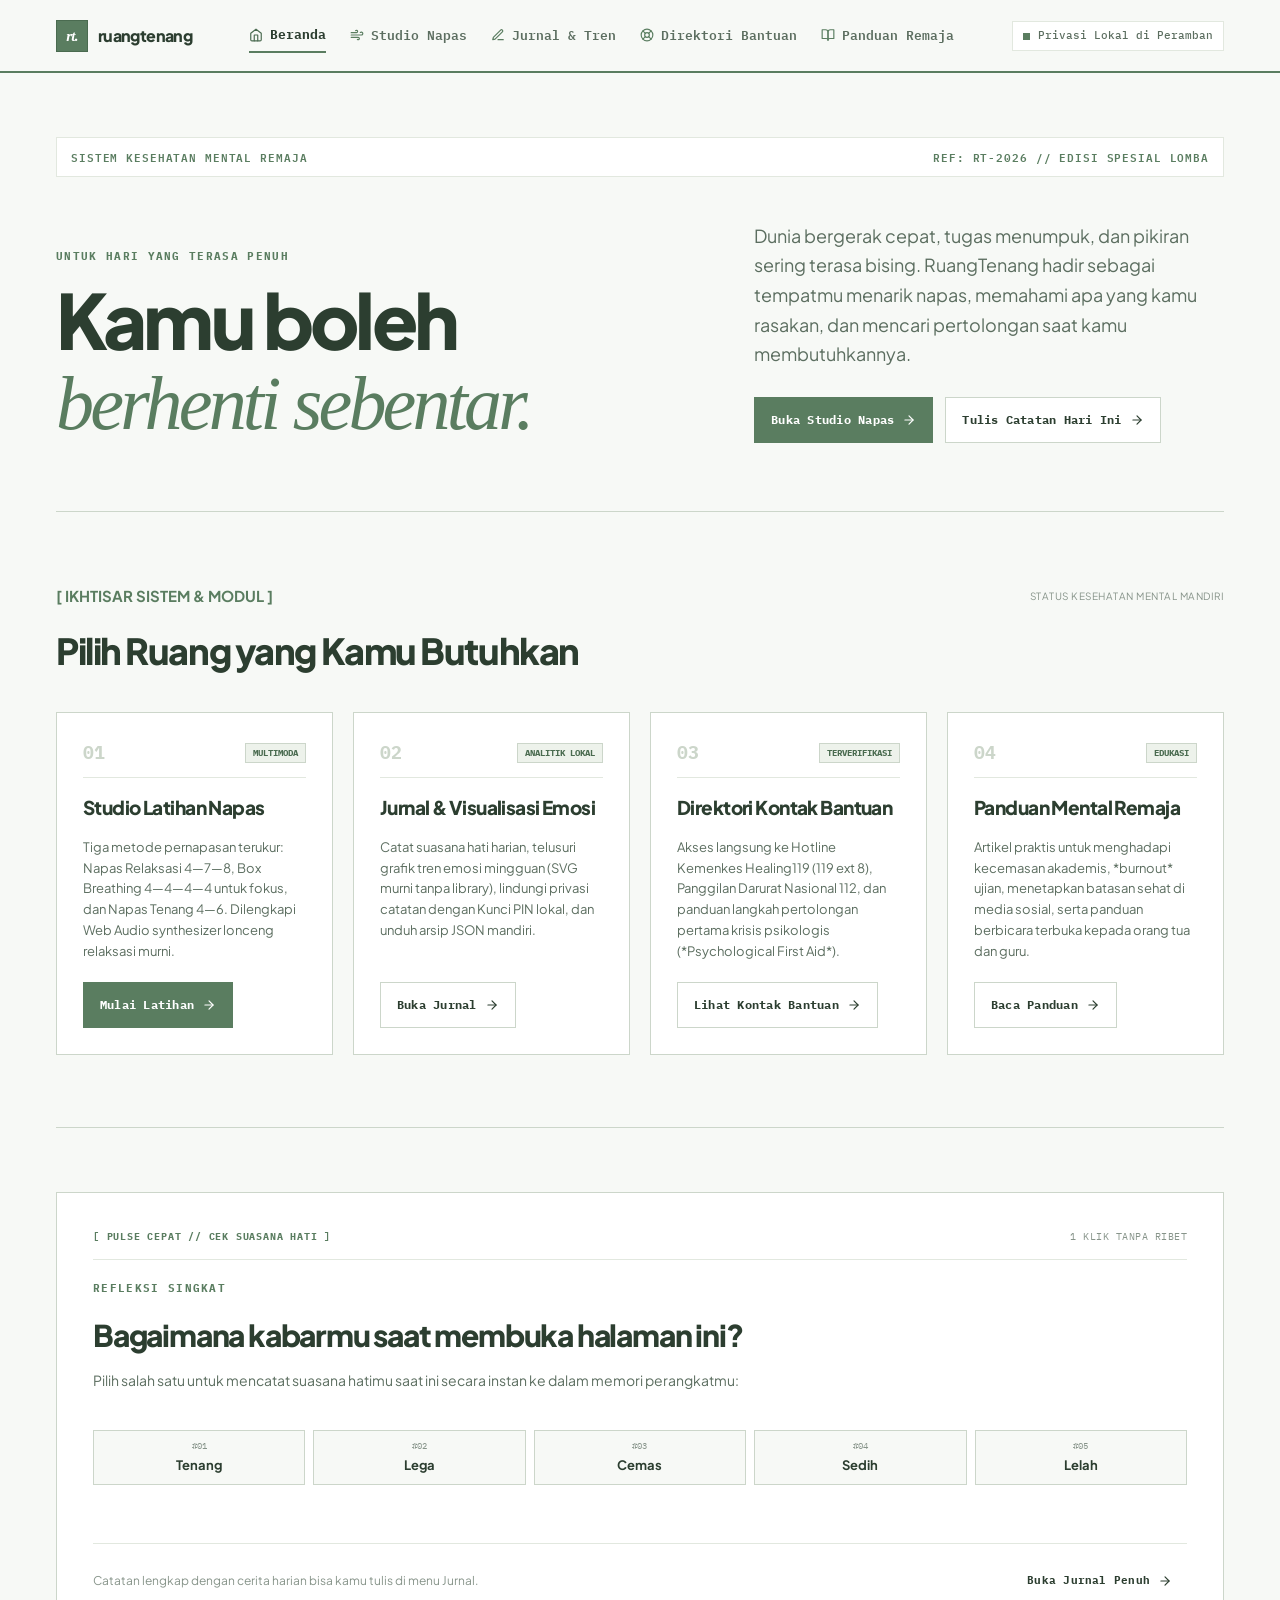
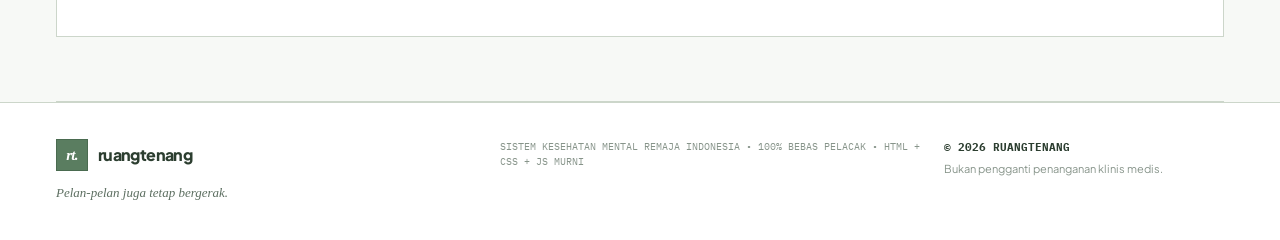
==== commit 3fd56695: "fix: resolve button text overflow and perfect all-device responsiveness" ====
--- a/index.html
+++ b/index.html
@@ -14,20 +14,20 @@
   <meta name="twitter:card" content="summary">
   <meta name="twitter:title" content="RuangTenang — Kesehatan Mental Remaja Indonesia">
   <meta name="twitter:description" content="Aplikasi kesehatan mental terpadu untuk remaja Indonesia. Latihan napas, jurnal suasana hati, dan kontak bantuan darurat.">
-  <link rel="canonical" href="index.html">
+  <link rel="canonical" href="./">
   <link rel="preconnect" href="https://fonts.googleapis.com">
   <link rel="preconnect" href="https://fonts.gstatic.com" crossorigin>
   <link href="https://fonts.googleapis.com/css2?family=IBM+Plex+Mono:wght@400;500;600;700&family=Plus+Jakarta+Sans:ital,wght@0,400;0,500;0,600;0,700;0,800;1,400;1,600&display=swap" rel="stylesheet">
-  <link rel="stylesheet" href="./style.css?v=8.0">
+  <link rel="stylesheet" href="./style.css?v=10.0">
   <link rel="icon" href="icon.svg" type="image/svg+xml">
   <link rel="manifest" href="manifest.json">
-  <script src="./script.js?v=8.0" defer></script>
+  <script src="./script.js?v=10.0" defer></script>
   <script type="application/ld+json">
   {
     "@context": "https://schema.org",
     "@type": "WebApplication",
     "name": "RuangTenang",
-    "url": "index.html",
+    "url": "./",
     "applicationCategory": "HealthApplication",
     "operatingSystem": "All",
     "inLanguage": "id",
@@ -54,29 +54,29 @@
 
   <header class="site-header">
     <div class="header-inner">
-      <a class="brand" href="index.html" aria-label="RuangTenang, beranda utama">
+      <a class="brand" href="./" aria-label="RuangTenang, beranda utama">
         <span class="brand-mark" aria-hidden="true">rt.</span>
         <span class="brand-name">ruangtenang</span>
       </a>
 
       <nav class="main-nav" aria-label="Navigasi sistem">
-        <a href="index.html" class="nav-link active" aria-current="page">
+        <a href="./" class="nav-link active" aria-current="page">
           <svg class="icon-svg" viewBox="0 0 24 24" fill="none" stroke="currentColor" stroke-width="2" stroke-linecap="round" stroke-linejoin="round" aria-hidden="true"><path d="M3 9l9-7 9 7v11a2 2 0 0 1-2 2H5a2 2 0 0 1-2-2z"></path><polyline points="9 22 9 12 15 12 15 22"></polyline></svg>
           <span>Beranda</span>
         </a>
-        <a href="napas.html" class="nav-link">
+        <a href="napas" class="nav-link">
           <svg class="icon-svg" viewBox="0 0 24 24" fill="none" stroke="currentColor" stroke-width="2" stroke-linecap="round" stroke-linejoin="round" aria-hidden="true"><path d="M17.7 7.7a2.5 2.5 0 1 1 1.8 4.3H2"></path><path d="M9.6 4.6A2 2 0 1 1 11 8H2"></path><path d="M12.6 19.4A2 2 0 1 0 14 16H2"></path></svg>
           <span>Studio Napas</span>
         </a>
-        <a href="jurnal.html" class="nav-link">
+        <a href="jurnal" class="nav-link">
           <svg class="icon-svg" viewBox="0 0 24 24" fill="none" stroke="currentColor" stroke-width="2" stroke-linecap="round" stroke-linejoin="round" aria-hidden="true"><path d="M12 20h9"></path><path d="M16.5 3.5a2.121 2.121 0 0 1 3 3L7 19l-4 1 1-4L16.5 3.5z"></path></svg>
           <span>Jurnal &amp; Tren</span>
         </a>
-        <a href="bantuan.html" class="nav-link">
+        <a href="bantuan" class="nav-link">
           <svg class="icon-svg" viewBox="0 0 24 24" fill="none" stroke="currentColor" stroke-width="2" stroke-linecap="round" stroke-linejoin="round" aria-hidden="true"><circle cx="12" cy="12" r="10"></circle><circle cx="12" cy="12" r="4"></circle><line x1="4.93" y1="4.93" x2="9.17" y2="9.17"></line><line x1="14.83" y1="14.83" x2="19.07" y2="19.07"></line><line x1="14.83" y1="9.17" x2="19.07" y2="4.93"></line><line x1="4.93" y1="19.07" x2="9.17" y2="14.83"></line></svg>
           <span>Direktori Bantuan</span>
         </a>
-        <a href="panduan.html" class="nav-link">
+        <a href="panduan" class="nav-link">
           <svg class="icon-svg" viewBox="0 0 24 24" fill="none" stroke="currentColor" stroke-width="2" stroke-linecap="round" stroke-linejoin="round" aria-hidden="true"><path d="M2 3h6a4 4 0 0 1 4 4v14a3 3 0 0 0-3-3H2z"></path><path d="M22 3h-6a4 4 0 0 0-4 4v14a3 3 0 0 1 3-3h7z"></path></svg>
           <span>Panduan Remaja</span>
         </a>
@@ -107,7 +107,7 @@
             Dunia bergerak cepat, tugas menumpuk, dan pikiran sering terasa bising. RuangTenang hadir sebagai tempatmu menarik napas, memahami apa yang kamu rasakan, dan mencari pertolongan saat kamu membutuhkannya.
           </p>
           <div class="intro-actions">
-            <a class="btn btn-primary" href="napas.html">
+            <a class="btn btn-primary" href="napas">
               <span>Buka Studio Napas</span>
               <span class="btn-arrow" aria-hidden="true">
                 <svg class="icon-svg" viewBox="0 0 24 24" fill="none" stroke="currentColor" stroke-width="2" stroke-linecap="round" stroke-linejoin="round">
@@ -116,7 +116,7 @@
                 </svg>
               </span>
             </a>
-            <a class="btn btn-secondary" href="jurnal.html">
+            <a class="btn btn-secondary" href="jurnal">
               <span>Tulis Catatan Hari Ini</span>
               <span class="btn-arrow" aria-hidden="true">
                 <svg class="icon-svg" viewBox="0 0 24 24" fill="none" stroke="currentColor" stroke-width="2" stroke-linecap="round" stroke-linejoin="round">
@@ -149,7 +149,7 @@
             Tiga metode pernapasan terukur: Napas Relaksasi 4—7—8, Box Breathing 4—4—4—4 untuk fokus, dan Napas Tenang 4—6. Dilengkapi Web Audio synthesizer lonceng relaksasi murni.
           </p>
           <div class="card-footer">
-            <a class="btn btn-primary" href="napas.html">
+            <a class="btn btn-primary" href="napas">
               <span>Mulai Latihan</span>
               <span class="btn-arrow" aria-hidden="true">
                 <svg class="icon-svg" viewBox="0 0 24 24" fill="none" stroke="currentColor" stroke-width="2" stroke-linecap="round" stroke-linejoin="round">
@@ -171,7 +171,7 @@
             Catat suasana hati harian, telusuri grafik tren emosi mingguan (SVG murni tanpa library), lindungi privasi catatan dengan Kunci PIN lokal, dan unduh arsip JSON mandiri.
           </p>
           <div class="card-footer">
-            <a class="btn btn-secondary" href="jurnal.html">
+            <a class="btn btn-secondary" href="jurnal">
               <span>Buka Jurnal</span>
               <span class="btn-arrow" aria-hidden="true">
                 <svg class="icon-svg" viewBox="0 0 24 24" fill="none" stroke="currentColor" stroke-width="2" stroke-linecap="round" stroke-linejoin="round">
@@ -193,7 +193,7 @@
             Akses langsung ke Hotline Kemenkes Healing119 (119 ext 8), Panggilan Darurat Nasional 112, dan panduan langkah pertolongan pertama krisis psikologis (*Psychological First Aid*).
           </p>
           <div class="card-footer">
-            <a class="btn btn-outline" href="bantuan.html">
+            <a class="btn btn-outline" href="bantuan">
               <span>Lihat Kontak Bantuan</span>
               <span class="btn-arrow" aria-hidden="true">
                 <svg class="icon-svg" viewBox="0 0 24 24" fill="none" stroke="currentColor" stroke-width="2" stroke-linecap="round" stroke-linejoin="round">
@@ -215,7 +215,7 @@
             Artikel praktis untuk menghadapi kecemasan akademis, *burnout* ujian, menetapkan batasan sehat di media sosial, serta panduan berbicara terbuka kepada orang tua dan guru.
           </p>
           <div class="card-footer">
-            <a class="btn btn-outline" href="panduan.html">
+            <a class="btn btn-outline" href="panduan">
               <span>Baca Panduan</span>
               <span class="btn-arrow" aria-hidden="true">
                 <svg class="icon-svg" viewBox="0 0 24 24" fill="none" stroke="currentColor" stroke-width="2" stroke-linecap="round" stroke-linejoin="round">
@@ -272,8 +272,8 @@
 
         <div class="quick-pulse-footer">
           <span class="pulse-note">Catatan lengkap dengan cerita harian bisa kamu tulis di menu Jurnal.</span>
-          <a class="btn btn-small" href="jurnal.html">
-            <span>Buka Halaman Jurnal Penuh</span>
+          <a class="btn btn-small" href="jurnal">
+            <span>Buka Jurnal Penuh</span>
             <span class="btn-arrow" aria-hidden="true">
               <svg class="icon-svg" viewBox="0 0 24 24" fill="none" stroke="currentColor" stroke-width="2" stroke-linecap="round" stroke-linejoin="round">
                 <line x1="5" y1="12" x2="19" y2="12"></line>
@@ -289,7 +289,7 @@
   <footer class="site-footer">
     <div class="footer-inner">
       <div class="footer-brand-wrap">
-        <a class="brand footer-brand" href="index.html" aria-label="RuangTenang">
+        <a class="brand footer-brand" href="./" aria-label="RuangTenang">
           <span class="brand-mark" aria-hidden="true">rt.</span>
           <span class="brand-name">ruangtenang</span>
         </a>
--- a/style.css
+++ b/style.css
@@ -333,20 +333,31 @@
 
 .btn {
   display: inline-flex;
-  min-height: 48px;
+  min-height: 46px;
   align-items: center;
   justify-content: center;
-  gap: 10px;
-  padding: 0 20px;
+  gap: 8px;
+  padding: 10px 16px;
   border: 1px solid transparent;
   cursor: pointer;
   font-family: var(--font-mono);
   font-size: 12px;
   font-weight: 700;
-  letter-spacing: 0.04em;
+  letter-spacing: 0.02em;
   text-decoration: none;
-  white-space: nowrap;
+  line-height: 1.35;
+  text-align: center;
+  box-sizing: border-box;
+  max-width: 100%;
+  word-break: normal;
+  overflow-wrap: break-word;
   transition: background-color 0.15s ease, border-color 0.15s ease, color 0.15s ease, transform 0.08s ease;
+}
+
+.btn > span:not(.btn-arrow) {
+  display: inline-block;
+  line-height: 1.35;
+  text-align: center;
 }
 
 .btn:active:not(:disabled) {
@@ -448,17 +459,18 @@
 
 .module-cards-grid {
   display: grid;
-  grid-template-columns: repeat(auto-fit, minmax(260px, 1fr));
+  grid-template-columns: repeat(auto-fit, minmax(min(260px, 100%), 1fr));
   gap: 20px;
 }
 
 .module-card {
   background: var(--surface);
   border: 1px solid var(--line-strong);
-  padding: 26px;
+  padding: clamp(18px, 3.5vw, 26px);
   display: flex;
   flex-direction: column;
   gap: 14px;
+  box-sizing: border-box;
   transition: border-color 0.15s ease;
 }
 
@@ -1334,17 +1346,18 @@
 
 .support-directory {
   display: grid;
-  grid-template-columns: repeat(auto-fit, minmax(260px, 1fr));
+  grid-template-columns: repeat(auto-fit, minmax(min(260px, 100%), 1fr));
   gap: 20px;
 }
 
 .support-card {
   background: var(--surface);
   border: 1px solid var(--line-strong);
-  padding: 24px;
+  padding: clamp(16px, 3vw, 24px);
   display: flex;
   flex-direction: column;
   gap: 12px;
+  box-sizing: border-box;
 }
 
 .support-card.support-card-warm {
@@ -1410,7 +1423,7 @@
 
 .pfa-grid {
   display: grid;
-  grid-template-columns: repeat(auto-fit, minmax(220px, 1fr));
+  grid-template-columns: repeat(auto-fit, minmax(min(220px, 100%), 1fr));
   gap: 16px;
   margin-top: 16px;
 }
@@ -1787,10 +1800,19 @@
   .main-nav {
     width: 100%;
     order: 3;
-    justify-content: space-between;
+    display: flex;
+    justify-content: flex-start;
+    gap: 14px;
     padding-top: 8px;
+    padding-bottom: 4px;
     border-top: 1px solid var(--line);
     overflow-x: auto;
+    -webkit-overflow-scrolling: touch;
+    scrollbar-width: none;
+  }
+
+  .main-nav::-webkit-scrollbar {
+    display: none;
   }
 
   .stepper-strip {
@@ -1799,6 +1821,16 @@
 
   .btn {
     width: 100%;
+    padding: 11px 14px;
+    font-size: 12px;
+  }
+
+  .support-card {
+    padding: 16px;
+  }
+
+  .module-card {
+    padding: 18px;
   }
 
   .mood-selector {
@@ -1811,6 +1843,42 @@
 
   .panel-actions {
     flex-direction: column;
+  }
+
+  .vault-tools-bar {
+    flex-direction: column;
+    align-items: stretch;
+  }
+
+  .search-box {
+    width: 100%;
+  }
+
+  .search-box input {
+    width: 100%;
+    min-width: 0;
+  }
+
+  .data-mgmt-btns {
+    width: 100%;
+    flex-direction: column;
+  }
+
+  .filter-group {
+    overflow-x: auto;
+    flex-wrap: nowrap;
+    padding-bottom: 4px;
+    -webkit-overflow-scrolling: touch;
+    scrollbar-width: none;
+  }
+
+  .filter-group::-webkit-scrollbar {
+    display: none;
+  }
+
+  .filter-pill {
+    white-space: nowrap;
+    flex-shrink: 0;
   }
 }
 
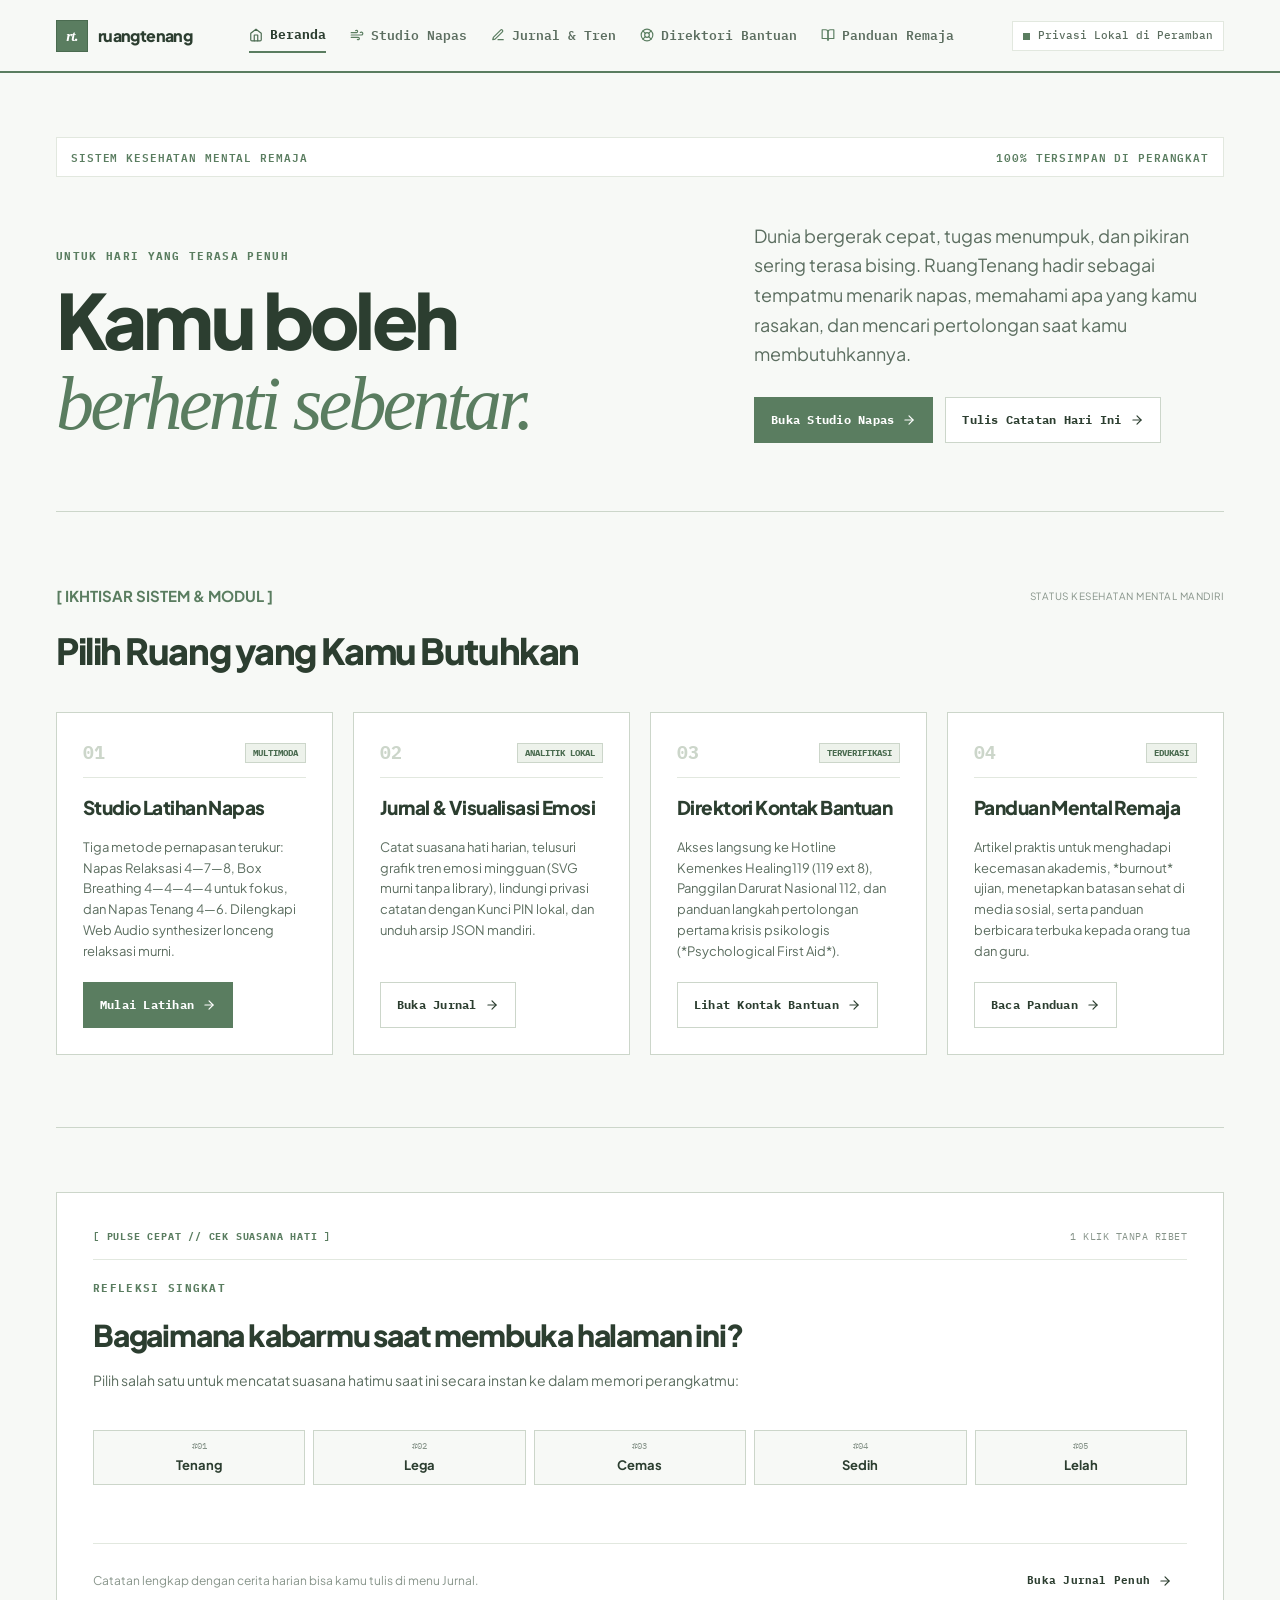
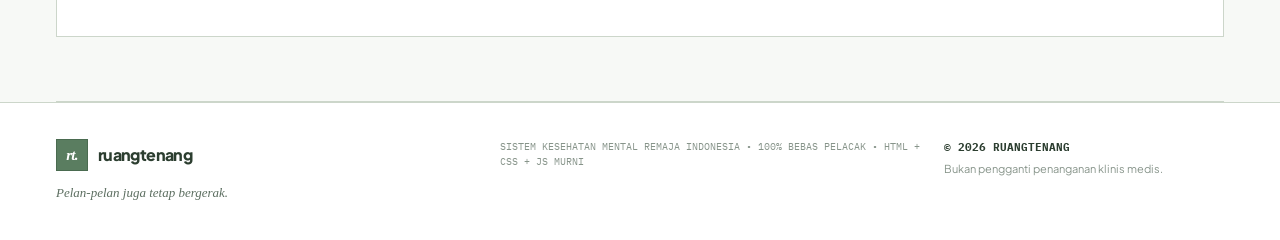
==== commit 5bdd8a4b: "fix: remove competition text reference from home banner" ====
--- a/index.html
+++ b/index.html
@@ -93,7 +93,7 @@
     <section class="intro" aria-labelledby="intro-title">
       <div class="intro-topline">
         <span>SISTEM KESEHATAN MENTAL REMAJA</span>
-        <span>REF: RT-2026 // EDISI SPESIAL LOMBA</span>
+        <span>100% TERSIMPAN DI PERANGKAT</span>
       </div>
 
       <div class="intro-content">
